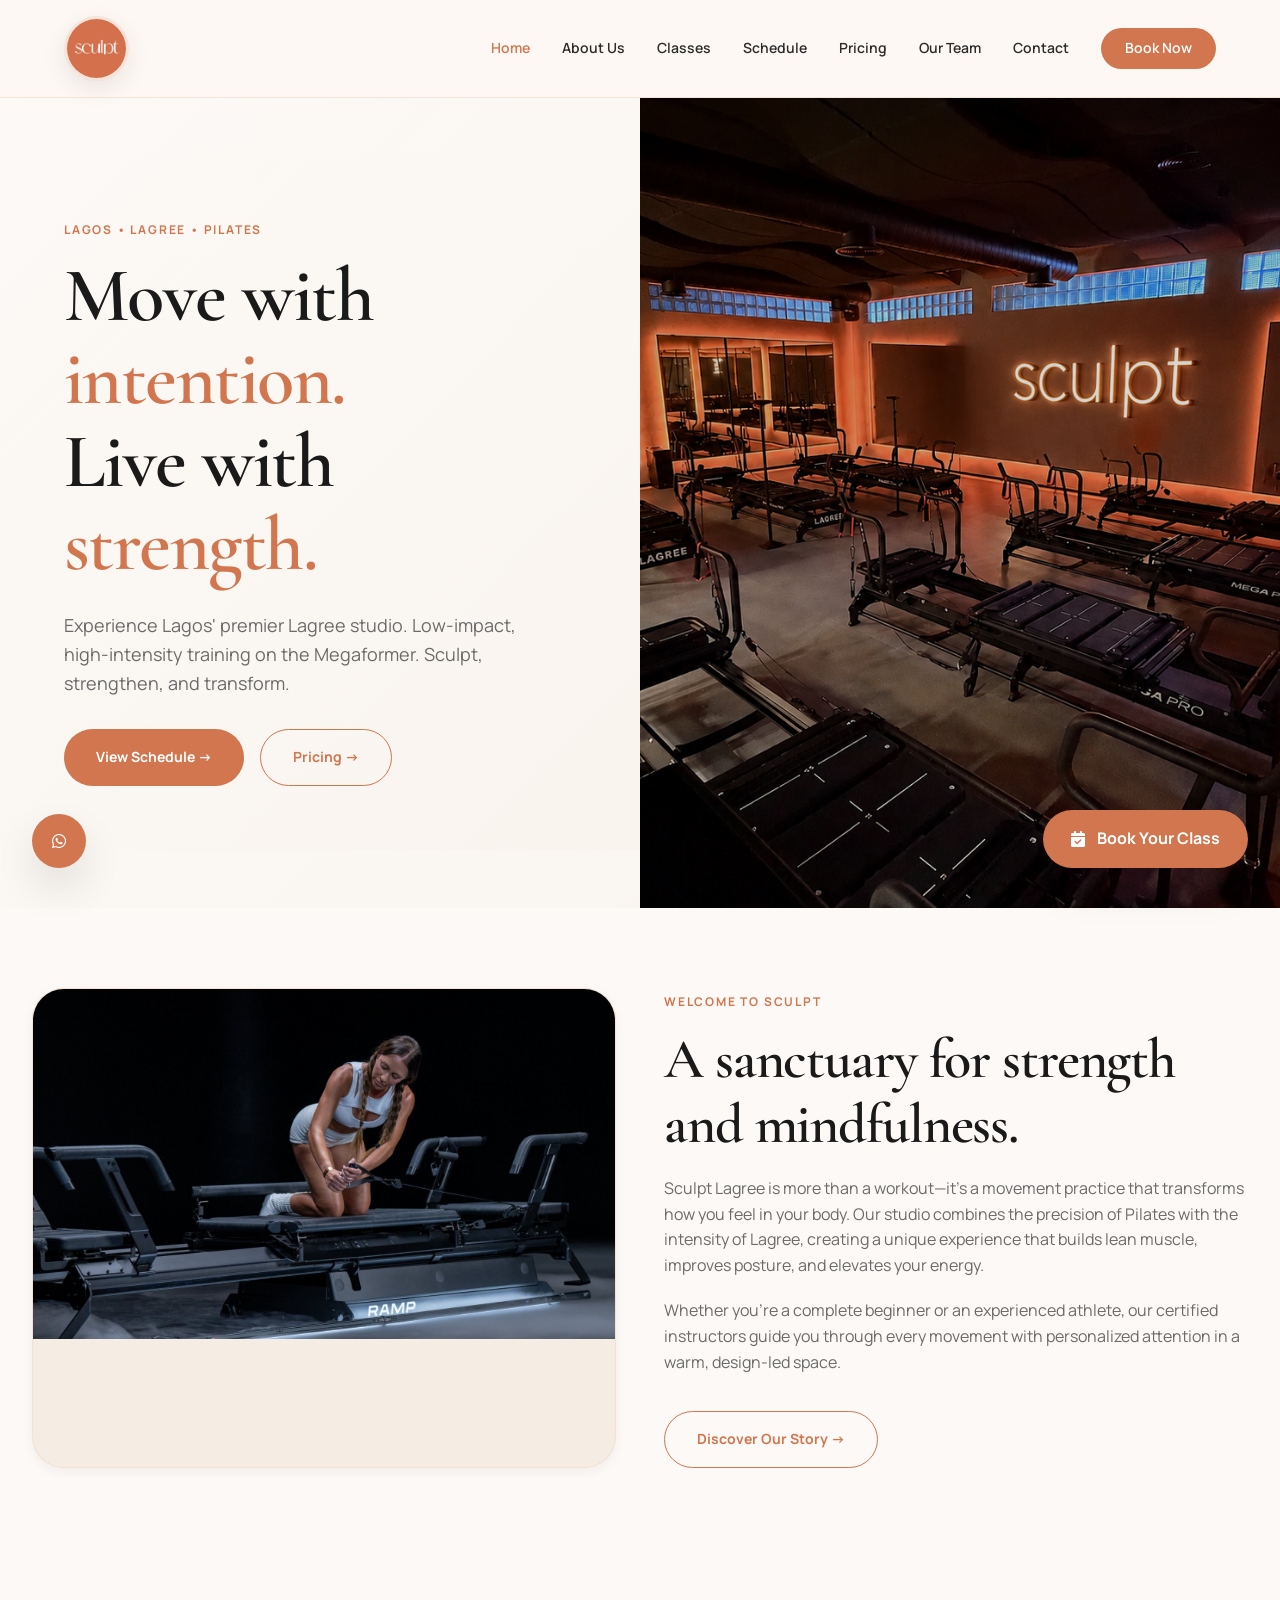
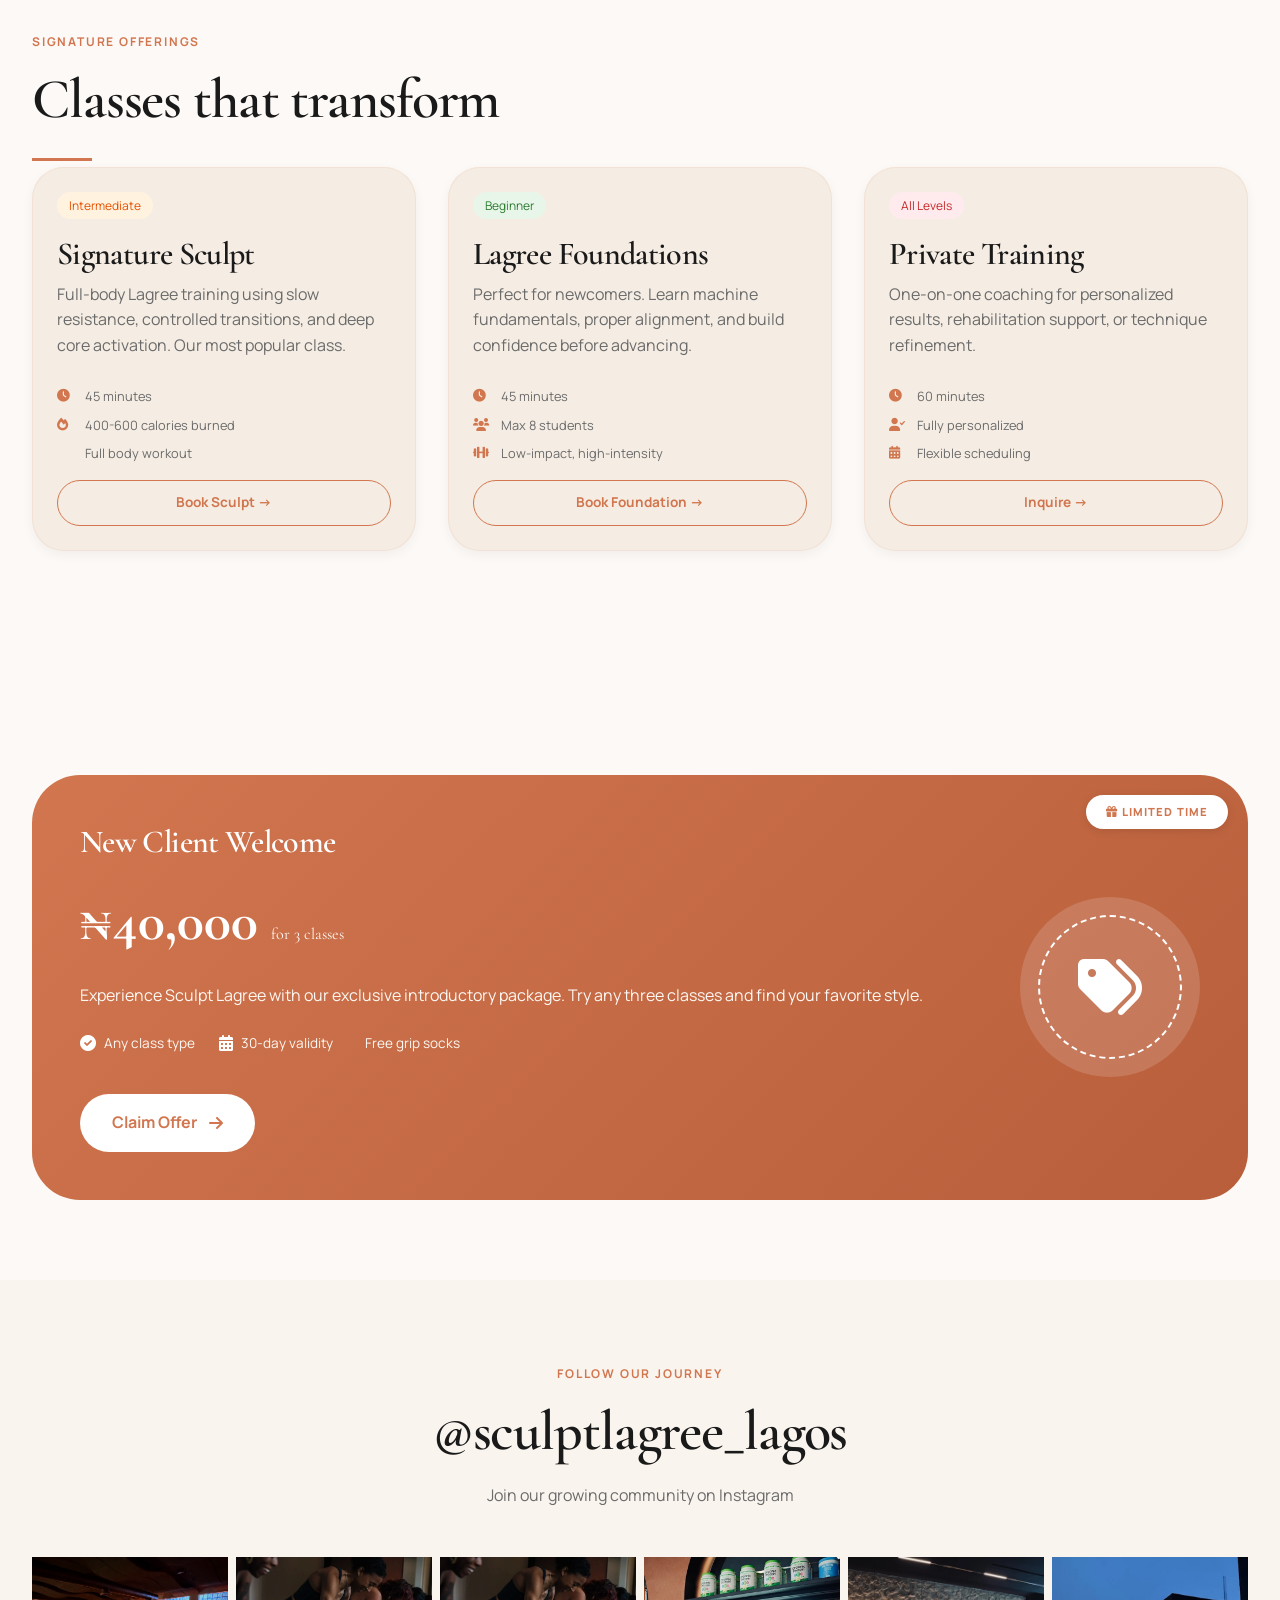
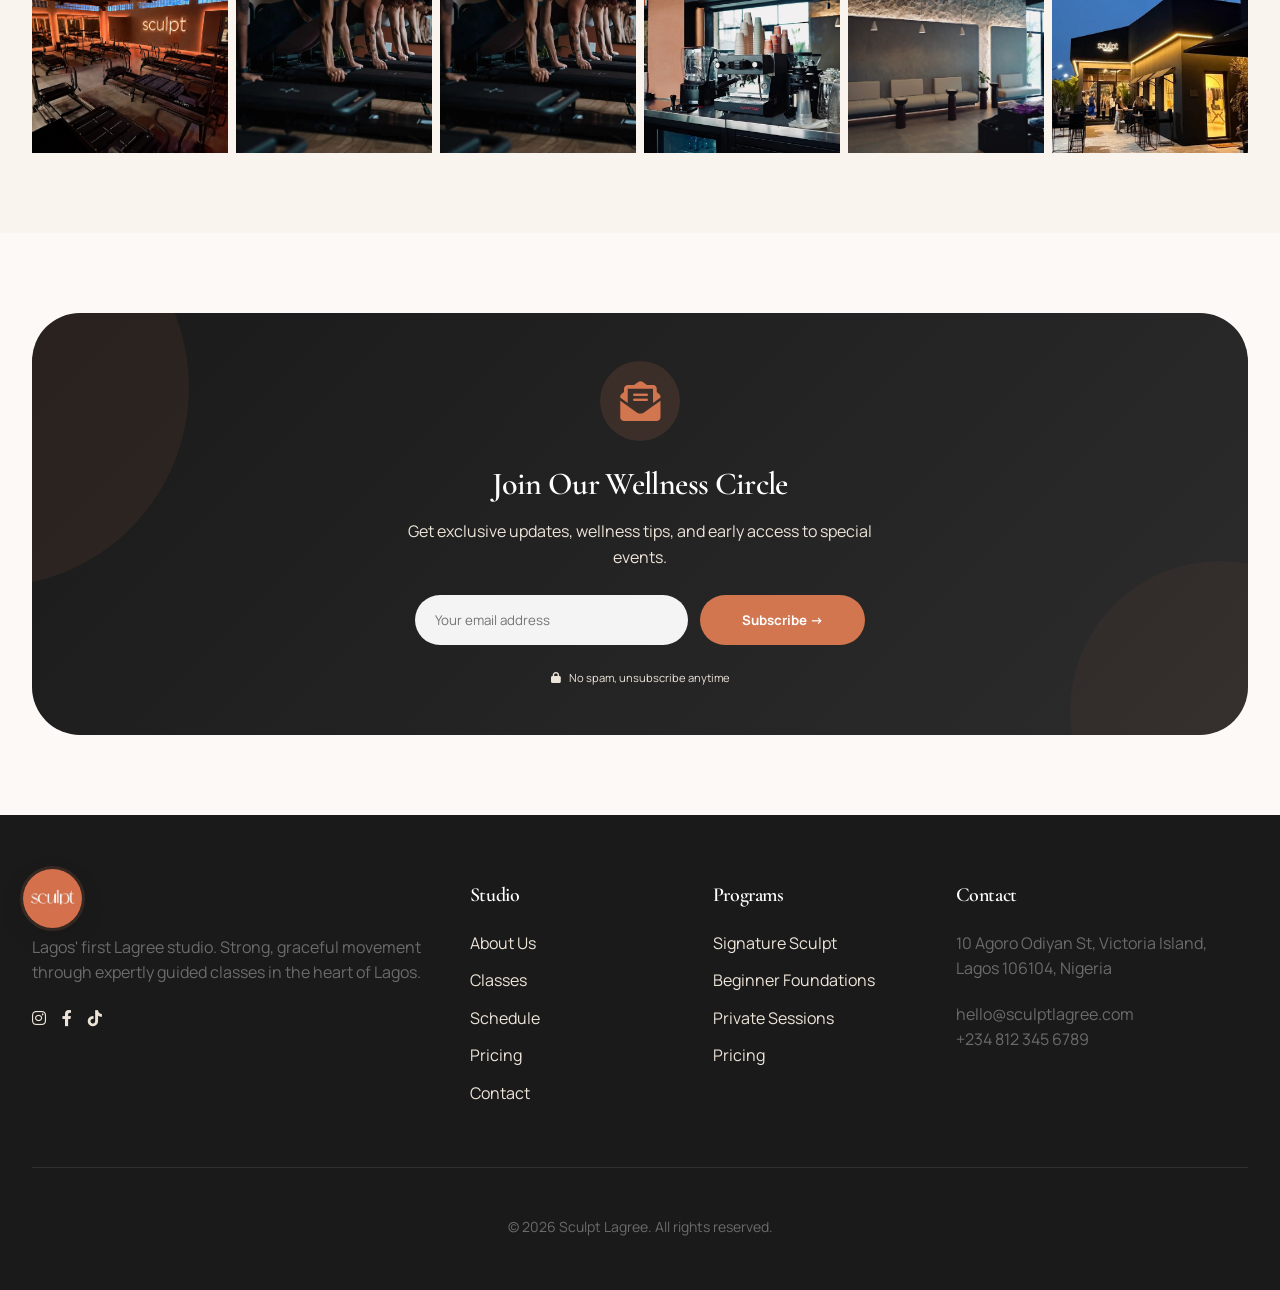
==== index.html @ 16aae644 "instagram link" ====
<!doctype html>
<html lang="en">
  <head>
    <meta charset="UTF-8" />
    <meta name="viewport" content="width=device-width, initial-scale=1.0" />
    <meta
      name="description"
      content="Sculpt Lagree - Lagos premier Lagree & Pilates studio. Low-impact, high-intensity training on the Megaformer. Book your first class today."
    />
    <title>Sculpt Lagree | Premium Pilates & Lagree Studio Lagos</title>
    <link rel="preconnect" href="https://fonts.googleapis.com" />
    <link rel="preconnect" href="https://fonts.gstatic.com" crossorigin />
    <link
      href="https://fonts.googleapis.com/css2?family=Cormorant+Garamond:wght@300;400;500;600;700&family=Manrope:wght@400;500;600;700;800&display=swap"
      rel="stylesheet"
    />
    <link
      rel="stylesheet"
      href="https://cdnjs.cloudflare.com/ajax/libs/font-awesome/6.0.0-beta3/css/all.min.css"
    />
    <link
      rel="shortcut icon"
      href="./assets/img/sculpt_logo_round.png"
      type="image/x-icon"
    />
    <link rel="stylesheet" href="./assets/css/style.css" />
    <style>
      /* Hero Section with Full Background Image */
      .hero {
        display: grid;
        grid-template-columns: 1fr 1fr;
        min-height: 90vh;
        position: relative;
        overflow: hidden;
      }

      .hero-content {
        padding: 4rem;
        display: flex;
        flex-direction: column;
        justify-content: center;
        background: linear-gradient(
          135deg,
          var(--bg-light) 0%,
          var(--bg-warm) 100%
        );
        position: relative;
        z-index: 2;
      }

      .hero-image {
        position: relative;
        height: 100%;
        min-height: 500px;
        overflow: hidden;
      }

      .hero-bg-image {
        position: absolute;
        top: 0;
        left: 0;
        width: 100%;
        height: 100%;
        object-fit: cover;
        object-position: center;
      }

      .hero-image::before {
        content: "";
        position: absolute;
        top: 0;
        left: 0;
        right: 0;
        bottom: 0;
        background: linear-gradient(
          135deg,
          rgba(0, 0, 0, 0.2) 0%,
          rgba(0, 0, 0, 0.1) 100%
        );
        z-index: 1;
        pointer-events: none;
      }

      .hero-card {
        position: absolute;
        bottom: 2rem;
        left: 2rem;
        background: var(--white-soft);
        backdrop-filter: blur(10px);
        padding: 1.25rem 2rem;
        border-radius: var(--radius-lg);
        box-shadow: var(--shadow-lg);
        z-index: 2;
      }

      .hero-card i {
        color: var(--terracotta);
      }

      .hero-image-bg {
        display: none;
      }

      @keyframes float {
        0%,
        100% {
          transform: translateY(0);
        }
        50% {
          transform: translateY(-10px);
        }
      }

      .floating-element {
        animation: float 3s ease-in-out infinite;
      }

      /* Featured Classes Section - EXACT SAME AS CLASSES PAGE */
      .class-category {
        margin-bottom: 4rem;
      }

      .category-title {
        margin-bottom: 1rem;
        position: relative;
        display: inline-block;
      }

      .category-title:after {
        content: "";
        position: absolute;
        bottom: -10px;
        left: 0;
        width: 60px;
        height: 3px;
        background: var(--terracotta);
      }

      /* Card Design - EXACT SAME AS CLASSES PAGE */
      .card {
        background: #f5ede3;
        border-radius: var(--radius-xl);
        overflow: hidden;
        transition: all 0.3s ease;
        box-shadow: var(--shadow-sm);
        border: 1px solid rgba(209, 118, 79, 0.1);
        height: 100%;
        display: flex;
        flex-direction: column;
      }

      .card:hover {
        transform: translateY(-4px);
        box-shadow: var(--shadow-lg);
        border-color: rgba(209, 118, 79, 0.25);
        background: #f2e8dc;
      }

      .card-content {
        padding: 1.5rem;
        flex: 1;
        display: flex;
        flex-direction: column;
      }

      /* Difficulty Indicators - EXACT SAME */
      .difficulty {
        display: inline-flex;
        align-items: center;
        gap: 0.25rem;
        font-size: 0.75rem;
        padding: 0.25rem 0.75rem;
        border-radius: var(--radius-full);
        margin-bottom: 1rem;
        width: fit-content;
      }

      .difficulty-beginner {
        background: #e8f5e9;
        color: #2e7d32;
      }

      .difficulty-intermediate {
        background: #fff3e0;
        color: #e65100;
      }

      .difficulty-advanced {
        background: #ffebee;
        color: #c62828;
      }

      .class-feature {
        display: flex;
        align-items: center;
        gap: 0.5rem;
        font-size: 0.8rem;
        color: var(--stone);
        margin-top: 0.5rem;
      }

      .class-feature i {
        color: var(--terracotta);
        width: 20px;
      }

      /* Book Button - Same as Classes page */
      .btn-book-class {
        background: transparent;
        border: 1.5px solid var(--terracotta);
        color: var(--terracotta);
        padding: 0.7rem 1rem;
        border-radius: var(--radius-full);
        font-weight: 700;
        font-size: 0.85rem;
        cursor: pointer;
        transition: all 0.3s ease;
        text-decoration: none;
        display: inline-flex;
        align-items: center;
        justify-content: center;
        gap: 0.5rem;
        width: 100%;
        margin-top: 1rem;
      }

      .btn-book-class:hover {
        background: var(--terracotta);
        color: var(--white);
        transform: translateX(4px);
      }

      /* Welcome Section Card */
      .welcome-card {
        background: #f5ede3;
        border-radius: var(--radius-xl);
        overflow: hidden;
        transition: all 0.3s ease;
        box-shadow: var(--shadow-sm);
        border: 1px solid rgba(209, 118, 79, 0.1);
      }

      .welcome-card:hover {
        transform: translateY(-4px);
        box-shadow: var(--shadow-lg);
        border-color: rgba(209, 118, 79, 0.25);
        background: #f2e8dc;
      }

      .welcome-card-image {
        width: 100%;
        height: 350px;
        object-fit: cover;
      }

      /* Offer Section */
      .offer-section {
        position: relative;
        overflow: hidden;
      }

      .offer-card {
        background: linear-gradient(
          135deg,
          var(--terracotta) 0%,
          var(--terracotta-dark) 100%
        );
        border-radius: var(--radius-2xl);
        padding: 3rem;
        position: relative;
        overflow: hidden;
      }

      .offer-card::before {
        content: "";
        position: absolute;
        top: -50%;
        right: -30%;
        width: 300px;
        height: 300px;
        background: rgba(255, 255, 255, 0.08);
        border-radius: 50%;
        pointer-events: none;
      }

      .offer-card::after {
        content: "";
        position: absolute;
        bottom: -30%;
        left: -20%;
        width: 250px;
        height: 250px;
        background: rgba(255, 255, 255, 0.05);
        border-radius: 50%;
        pointer-events: none;
      }

      .offer-badge {
        position: absolute;
        top: 20px;
        right: 20px;
        background: var(--white);
        color: var(--terracotta);
        padding: 0.5rem 1.25rem;
        border-radius: var(--radius-full);
        font-size: 0.7rem;
        font-weight: 800;
        letter-spacing: 0.1em;
        text-transform: uppercase;
        z-index: 2;
        box-shadow: 0 2px 10px rgba(0, 0, 0, 0.1);
      }

      .offer-content {
        position: relative;
        z-index: 2;
        display: grid;
        grid-template-columns: 1fr auto;
        gap: 3rem;
        align-items: center;
      }

      .offer-text h3 {
        font-size: 2rem;
        margin-bottom: 0.5rem;
        color: var(--white);
      }

      .offer-price {
        font-size: 3.5rem;
        font-weight: 800;
        color: var(--white);
        font-family: "Cormorant Garamond", serif;
        margin: 1rem 0;
      }

      .offer-price small {
        font-size: 1rem;
        color: var(--cream);
        font-weight: 400;
      }

      .offer-features {
        display: flex;
        gap: 1.5rem;
        flex-wrap: wrap;
        margin: 1.5rem 0;
      }

      .offer-feature {
        display: flex;
        align-items: center;
        gap: 0.5rem;
        color: var(--cream);
        font-size: 0.85rem;
      }

      .offer-feature i {
        color: var(--white);
        font-size: 1rem;
      }

      .offer-visual {
        text-align: center;
        position: relative;
      }

      .offer-circle {
        width: 180px;
        height: 180px;
        background: rgba(255, 255, 255, 0.15);
        border-radius: 50%;
        display: flex;
        align-items: center;
        justify-content: center;
        position: relative;
      }

      .offer-circle:before {
        content: "";
        position: absolute;
        width: 140px;
        height: 140px;
        border: 2px dashed var(--white);
        border-radius: 50%;
        animation: spin 20s linear infinite;
      }

      @keyframes spin {
        from {
          transform: rotate(0deg);
        }
        to {
          transform: rotate(360deg);
        }
      }

      .offer-circle i {
        font-size: 4rem;
        color: var(--white);
      }

      .btn-offer {
        background: var(--white);
        color: var(--terracotta);
        padding: 1rem 2rem;
        border-radius: var(--radius-full);
        text-decoration: none;
        font-weight: 700;
        display: inline-flex;
        align-items: center;
        gap: 0.75rem;
        transition: all 0.3s ease;
        margin-top: 1rem;
        border: none;
        cursor: pointer;
      }

      .btn-offer:hover {
        background: var(--cream);
        transform: translateY(-3px);
        box-shadow: 0 10px 25px rgba(0, 0, 0, 0.15);
      }

      /* Newsletter Section */
      .newsletter-section {
        position: relative;
        overflow: hidden;
      }

      .newsletter-card {
        background: linear-gradient(
          135deg,
          var(--deep-charcoal) 0%,
          var(--charcoal) 100%
        );
        border-radius: var(--radius-2xl);
        padding: 3rem;
        position: relative;
        overflow: hidden;
        text-align: center;
      }

      .newsletter-card::before {
        content: "";
        position: absolute;
        top: -30%;
        left: -20%;
        width: 400px;
        height: 400px;
        background: rgba(209, 118, 79, 0.08);
        border-radius: 50%;
        pointer-events: none;
      }

      .newsletter-card::after {
        content: "";
        position: absolute;
        bottom: -30%;
        right: -10%;
        width: 300px;
        height: 300px;
        background: rgba(209, 118, 79, 0.05);
        border-radius: 50%;
        pointer-events: none;
      }

      .newsletter-icon {
        width: 80px;
        height: 80px;
        background: rgba(209, 118, 79, 0.15);
        border-radius: 50%;
        display: flex;
        align-items: center;
        justify-content: center;
        margin: 0 auto 1.5rem;
      }

      .newsletter-icon i {
        font-size: 2.5rem;
        color: var(--terracotta);
      }

      .newsletter-card h3 {
        color: var(--white);
        font-size: 2rem;
        margin-bottom: 1rem;
      }

      .newsletter-card p {
        color: var(--sand);
        max-width: 500px;
        margin: 0 auto 1.5rem;
      }

      .newsletter-form-inline {
        display: flex;
        gap: 0.75rem;
        max-width: 450px;
        margin: 0 auto;
        flex-wrap: wrap;
        justify-content: center;
      }

      .newsletter-form-inline input {
        flex: 2;
        min-width: 200px;
        padding: 1rem 1.25rem;
        border: none;
        border-radius: var(--radius-full);
        font-family: "Manrope", sans-serif;
        background: rgba(255, 255, 255, 0.95);
        color: var(--deep-charcoal);
      }

      .newsletter-form-inline input:focus {
        outline: none;
        box-shadow: 0 0 0 2px var(--terracotta);
      }

      .newsletter-form-inline button {
        flex: 1;
        min-width: 120px;
        background: var(--terracotta);
        color: var(--white);
        border: none;
        padding: 1rem 1.5rem;
        border-radius: var(--radius-full);
        font-weight: 700;
        cursor: pointer;
        transition: all 0.3s ease;
        font-family: "Manrope", sans-serif;
      }

      .newsletter-form-inline button:hover {
        background: var(--terracotta-dark);
        transform: translateY(-2px);
      }

      .newsletter-guarantee {
        display: flex;
        align-items: center;
        justify-content: center;
        gap: 0.5rem;
        margin-top: 1.5rem;
        font-size: 0.7rem;
        color: var(--sand);
      }

      @media (max-width: 768px) {
        .hero {
          grid-template-columns: 1fr;
        }
        .hero-image {
          min-height: 400px;
          order: -1;
        }
        .hero-content {
          padding: 2rem;
          text-align: center;
        }
        .hero-actions {
          justify-content: center;
        }
        .hero-card {
          bottom: 1rem;
          left: 1rem;
          right: 1rem;
          padding: 0.75rem 1rem;
          font-size: 0.8rem;
        }
        .offer-content {
          grid-template-columns: 1fr;
          text-align: center;
          gap: 1.5rem;
        }
        .offer-features {
          justify-content: center;
        }
        .offer-badge {
          top: 10px;
          right: 10px;
          font-size: 0.6rem;
          padding: 0.3rem 1rem;
        }
        .offer-price {
          font-size: 2.5rem;
        }
        .offer-card {
          padding: 2rem;
        }
        .newsletter-form-inline {
          flex-direction: column;
        }
        .newsletter-form-inline input,
        .newsletter-form-inline button {
          width: 100%;
        }
        .newsletter-card {
          padding: 2rem;
        }
        .grid-3 {
          grid-template-columns: 1fr;
          gap: 1.5rem;
        }
        .grid-2 {
          grid-template-columns: 1fr;
          gap: 1.5rem;
        }
      }

      @media (max-width: 480px) {
        .hero-card {
          font-size: 0.7rem;
        }
        .hero-card strong {
          font-size: 0.8rem;
        }
      }
    </style>
  </head>
  <body>
    <!-- Sticky Booking Button -->
    <a href="schedule.html" class="sticky-book">
      <i class="fas fa-calendar-check"></i>
      <span>Book Your Class</span>
    </a>

    <!-- Floating WhatsApp -->
    <a href="#" class="whatsapp-float" target="_blank">
      <i class="fab fa-whatsapp"></i>
    </a>

    <!-- Header -->
    <header class="header">
      <div class="container">
        <a href="index.html" class="brand">
          <div class="logo-icon">
            <img
              src="./assets/img/sculpt-logo.jpg"
              alt="Sculpt Lagree Logo"
              class="logo-img"
            />
          </div>
        </a>
        <button class="menu-btn" onclick="toggleMenu()">☰</button>
        <nav class="nav" id="nav">
          <a href="index.html" class="active">Home</a>
          <a href="about.html">About Us</a>
          <a href="classes.html">Classes</a>
          <a href="schedule.html">Schedule</a>
          <a href="pricing.html">Pricing</a>
          <a href="teams.html">Our Team</a>
          <a href="contact.html">Contact</a>
          <a href="schedule.html" class="btn-book">Book Now</a>
        </nav>
      </div>
    </header>

    <!-- Hero Section -->
    <section class="hero">
      <div class="hero-content">
        <span class="eyebrow">LAGOS • LAGREE • PILATES</span>
        <h1 class="hero-title">
          Move with <span>intention.</span><br />Live with
          <span>strength.</span>
        </h1>
        <p class="hero-description">
          Experience Lagos' premier Lagree studio. Low-impact, high-intensity
          training on the Megaformer. Sculpt, strengthen, and transform.
        </p>
        <div class="hero-actions">
          <a href="schedule.html" class="btn btn-primary">View Schedule →</a>
          <a href="pricing.html" class="btn btn-outline">Pricing →</a>
        </div>
      </div>
      <div class="hero-image">
        <img
          src="./assets/img/sculpt_studio.png"
          alt="Sculpt Lagree Studio"
          class="hero-bg-image"
        />
      </div>
    </section>

    <!-- Welcome Section -->
    <section class="section">
      <div class="container">
        <div class="grid-2">
          <div class="welcome-card">
            <img
              src="./assets/img/sculpt_action.jpeg"
              alt="Lagree studio interior"
              class="welcome-card-image"
            />
          </div>
          <div>
            <span class="eyebrow">Welcome to Sculpt</span>
            <h2>A sanctuary for strength and mindfulness.</h2>
            <p>
              Sculpt Lagree is more than a workout—it's a movement practice that
              transforms how you feel in your body. Our studio combines the
              precision of Pilates with the intensity of Lagree, creating a
              unique experience that builds lean muscle, improves posture, and
              elevates your energy.
            </p>
            <p>
              Whether you're a complete beginner or an experienced athlete, our
              certified instructors guide you through every movement with
              personalized attention in a warm, design-led space.
            </p>
            <a
              href="about.html"
              class="btn btn-outline"
              style="margin-top: 1rem"
              >Discover Our Story →</a
            >
          </div>
        </div>
      </div>
    </section>

    <!-- Featured Classes Section - Same as Classes page -->
    <section class="section">
      <div class="container">
        <div class="class-category">
          <div class="category-title">
            <span class="eyebrow">Signature Offerings</span>
            <h2>Classes that transform</h2>
          </div>
          <div class="grid-3">
            <!-- Signature Sculpt -->
            <div class="card">
              <div class="card-content">
                <span class="difficulty difficulty-intermediate"
                  >Intermediate</span
                >
                <h3>Signature Sculpt</h3>
                <p>
                  Full-body Lagree training using slow resistance, controlled
                  transitions, and deep core activation. Our most popular class.
                </p>
                <div class="class-feature">
                  <i class="fas fa-clock"></i> 45 minutes
                </div>
                <div class="class-feature">
                  <i class="fas fa-fire"></i> 400-600 calories burned
                </div>
                <div class="class-feature">
                  <i class="fas fa-muscle"></i> Full body workout
                </div>
                <a href="schedule.html" class="btn-book-class">Book Sculpt →</a>
              </div>
            </div>

            <!-- Lagree Foundations -->
            <div class="card">
              <div class="card-content">
                <span class="difficulty difficulty-beginner">Beginner</span>
                <h3>Lagree Foundations</h3>
                <p>
                  Perfect for newcomers. Learn machine fundamentals, proper
                  alignment, and build confidence before advancing.
                </p>
                <div class="class-feature">
                  <i class="fas fa-clock"></i> 45 minutes
                </div>
                <div class="class-feature">
                  <i class="fas fa-users"></i> Max 8 students
                </div>
                <div class="class-feature">
                  <i class="fas fa-dumbbell"></i> Low-impact, high-intensity
                </div>
                <a href="schedule.html" class="btn-book-class"
                  >Book Foundation →</a
                >
              </div>
            </div>

            <!-- Private Training -->
            <div class="card">
              <div class="card-content">
                <span class="difficulty difficulty-advanced">All Levels</span>
                <h3>Private Training</h3>
                <p>
                  One-on-one coaching for personalized results, rehabilitation
                  support, or technique refinement.
                </p>
                <div class="class-feature">
                  <i class="fas fa-clock"></i> 60 minutes
                </div>
                <div class="class-feature">
                  <i class="fas fa-user-check"></i> Fully personalized
                </div>
                <div class="class-feature">
                  <i class="fas fa-calendar-alt"></i> Flexible scheduling
                </div>
                <a href="contact.html" class="btn-book-class">Inquire →</a>
              </div>
            </div>
          </div>
        </div>
      </div>
    </section>

    <!-- NEW CLIENT OFFER -->
    <section class="section offer-section">
      <div class="container">
        <div class="offer-card">
          <div class="offer-badge">
            <i class="fas fa-gift"></i> LIMITED TIME
          </div>
          <div class="offer-content">
            <div class="offer-text">
              <h3>New Client Welcome</h3>
              <div class="offer-price">
                ₦40,000 <small>for 3 classes</small>
              </div>
              <p style="color: var(--cream); margin-bottom: 1rem">
                Experience Sculpt Lagree with our exclusive introductory
                package. Try any three classes and find your favorite style.
              </p>
              <div class="offer-features">
                <span class="offer-feature"
                  ><i class="fas fa-check-circle"></i> Any class type</span
                >
                <span class="offer-feature"
                  ><i class="fas fa-calendar-alt"></i> 30-day validity</span
                >
                <span class="offer-feature"
                  ><i class="fas fa-grip-socks"></i> Free grip socks</span
                >
              </div>
              <a href="pricing.html" class="btn-offer"
                >Claim Offer <i class="fas fa-arrow-right"></i
              ></a>
            </div>
            <div class="offer-visual">
              <div class="offer-circle"><i class="fas fa-tags"></i></div>
            </div>
          </div>
        </div>
      </div>
    </section>

    <!-- Instagram Feed -->
    <section class="section" style="background: var(--bg-warm)">
      <div class="container">
        <div style="text-align: center; max-width: 700px; margin: 0 auto 3rem">
          <span class="eyebrow">Follow Our Journey</span>
          <h2>@sculptlagree_lagos</h2>
          <p>Join our growing community on Instagram</p>
        </div>
        <div class="instagram-feed" id="instagramFeed">
          <img src="./assets/img/sculpt_studio.png" alt="Studio" />
          <img src="./assets/img/sculpt_inside.jpeg" alt="Workout" />
          <img src="./assets/img/sculpt_inside.jpeg" alt="Trainer" />
          <img src="./assets/img/sculpt_cafe.jpeg" alt="Cafe" />
          <img src="./assets/img/sculpt_reception.jpeg" alt="Reception" />
          <img src="./assets/img/sculpt_outdoor.jpeg" alt="outdoor" />
        </div>
      </div>
    </section>

    <!-- NEWSLETTER SECTION -->
    <section class="section newsletter-section">
      <div class="container">
        <div class="newsletter-card">
          <div class="newsletter-icon">
            <i class="fas fa-envelope-open-text"></i>
          </div>
          <h3>Join Our Wellness Circle</h3>
          <p>
            Get exclusive updates, wellness tips, and early access to special
            events.
          </p>
          <form class="newsletter-form-inline" id="newsletterForm">
            <input type="email" placeholder="Your email address" required />
            <button type="submit">Subscribe →</button>
          </form>
          <div class="newsletter-guarantee">
            <i class="fas fa-lock"></i>
            <span>No spam, unsubscribe anytime</span>
          </div>
        </div>
      </div>
    </section>

    <!-- Footer -->
    <footer class="footer">
      <div class="container">
        <div class="footer-grid">
          <div>
            <div class="brand" style="margin-bottom: 1rem">
              <div class="logo-icon" style="width: 40px; height: 40px">
                <img
                  src="./assets/img/sculpt-logo.jpg"
                  alt="Sculpt Lagree Logo"
                  class="logo-img"
                />
              </div>
            </div>
            <p>
              Lagos' first Lagree studio. Strong, graceful movement through
              expertly guided classes in the heart of Lagos.
            </p>
            <div style="display: flex; gap: 1rem; margin-top: 1rem">
              <a href="https://www.instagram.com/sculptlagree_lagos/"><i class="fab fa-instagram"></i></a>
              <a href="#"><i class="fab fa-facebook-f"></i></a>
              <a href="#"><i class="fab fa-tiktok"></i></a>
            </div>
          </div>
          <div>
            <h4>Studio</h4>
            <a href="about.html">About Us</a>
            <a href="classes.html">Classes</a>
            <a href="schedule.html">Schedule</a>
            <a href="pricing.html">Pricing</a>
            <a href="contact.html">Contact</a>
          </div>
          <div>
            <h4>Programs</h4>
            <a href="classes.html">Signature Sculpt</a>
            <a href="classes.html">Beginner Foundations</a>
            <a href="classes.html">Private Sessions</a>
            <a href="pricing.html">Pricing</a>
          </div>
          <div>
            <h4>Contact</h4>
            <p>
              10 Agoro Odiyan St, Victoria Island,<br />Lagos 106104, Nigeria
            </p>
            <p>hello@sculptlagree.com<br />+234 812 345 6789</p>
          </div>
        </div>
        <div class="copyright">
          <p>© 2026 Sculpt Lagree. All rights reserved.</p>
        </div>
      </div>
    </footer>

    <script src="assets/js/main.js"></script>
    <script>
      // Mobile menu toggle
      function toggleMenu() {
        document.getElementById("nav").classList.toggle("active");
      }

      // Newsletter submission
      document
        .getElementById("newsletterForm")
        ?.addEventListener("submit", function (e) {
          e.preventDefault();
          alert(
            "Thank you for subscribing! Check your email for wellness tips.",
          );
          this.reset();
        });
    </script>

    <!-- Tawk.to Chat Widget -->
    <script type="text/javascript">
      var Tawk_API = Tawk_API || {},
        Tawk_LoadStart = new Date();
      (function () {
        var s1 = document.createElement("script"),
          s0 = document.getElementsByTagName("script")[0];
        s1.async = true;
        s1.src = "https://embed.tawk.to/6a3513702fa5b31d456f8768/1jrfl7tle";
        s1.charset = "UTF-8";
        s1.setAttribute("crossorigin", "*");
        s0.parentNode.insertBefore(s1, s0);
      })();
    </script>
  </body>
</html>
---- assets/css/style.css ----
/* ============================================
   SCULPT LAGREE - Premium Pilates Studio
   Brand Color: Terracotta #D1764F
   Fonts: Cormorant Garamond + Manrope
   ============================================ */

:root {
    /* Brand Colors */
    --terracotta: #D1764F;
    --terracotta-light: #E89A74;
    --terracotta-dark: #B85E3A;
    --terracotta-soft: rgba(209, 118, 79, 0.1);

    /* Neutrals */
    --cream: #FDF8F3;   
    --sand: #EDE4D9;
    --warm-gray: #E8E0D6;
    --charcoal: #2C2C2C;
    --deep-charcoal: #1A1A1A;
    --stone: #6B6B6B;
    --muted-stone: #8B8B8B;

    /* Backgrounds */
    --bg-light: #FCF9F6;
    --bg-warm: #F9F4EE;
    --bg-deep: #2C2C2C;

    /* White & Overlays */
    --white: #FFFFFF;
    --white-soft: rgba(255, 255, 255, 0.95);
    --black-soft: rgba(0, 0, 0, 0.5);
    --black-deep: rgba(0, 0, 0, 0.8);

    /* Shadows */
    --shadow-sm: 0 4px 12px rgba(0, 0, 0, 0.05);
    --shadow-md: 0 8px 24px rgba(0, 0, 0, 0.08);
    --shadow-lg: 0 20px 40px rgba(0, 0, 0, 0.1);
    --shadow-xl: 0 30px 60px rgba(0, 0, 0, 0.12);

    /* Transitions */
    --transition-fast: 0.2s ease;
    --transition-base: 0.3s ease;
    --transition-slow: 0.5s ease;

    /* Border Radius */
    --radius-sm: 8px;
    --radius-md: 16px;
    --radius-lg: 24px;
    --radius-xl: 32px;
    --radius-2xl: 48px;
    --radius-full: 9999px;
}

* {
    margin: 0;
    padding: 0;
    box-sizing: border-box;
}

html {
    scroll-behavior: smooth;
}

body {
    font-family: 'Manrope', sans-serif;
    background: var(--bg-light);
    color: var(--charcoal);
    line-height: 1.6;
    overflow-x: hidden;
}

/* Typography */
h1,
h2,
h3,
h4,
.logo-text {
    font-family: 'Cormorant Garamond', serif;
    font-weight: 600;
    letter-spacing: -0.02em;
}

h1 {
    font-size: clamp(3rem, 8vw, 5.5rem);
    line-height: 1.08;
    margin-bottom: 1.5rem;
    color: var(--deep-charcoal);
}

h2 {
    font-size: clamp(2.2rem, 5vw, 3.5rem);
    line-height: 1.15;
    margin-bottom: 1.25rem;
    color: var(--deep-charcoal);
}

h3 {
    font-size: clamp(1.5rem, 4vw, 2rem);
    line-height: 1.2;
    margin-bottom: 1rem;
    color: var(--deep-charcoal);
}

h4 {
    font-size: 1.25rem;
    margin-bottom: 1rem;
    color: var(--deep-charcoal);
}

p {
    color: var(--stone);
    margin-bottom: 1.25rem;
    font-weight: 400;
}

/* Containers */
.container {
    max-width: 1280px;
    margin: 0 auto;
    padding: 0 2rem;
}

.section {
    padding: 5rem 0;
}

.section-sm {
    padding: 3rem 0;
}

.section-lg {
    padding: 7rem 0;
}

/* Eyebrow / Labels */
.eyebrow {
    display: inline-block;
    font-size: 0.75rem;
    text-transform: uppercase;
    letter-spacing: 0.15em;
    color: var(--terracotta);
    font-weight: 700;
    margin-bottom: 1rem;
}

/* Buttons */
.btn {
    display: inline-flex;
    align-items: center;
    justify-content: center;
    gap: 0.5rem;
    padding: 1rem 2rem;
    font-weight: 700;
    text-decoration: none;
    border-radius: var(--radius-full);
    transition: all var(--transition-base);
    cursor: pointer;
    border: none;
    font-family: 'Manrope', sans-serif;
    font-size: 0.875rem;
}

.btn-primary {
    background: var(--terracotta);
    color: var(--white);
}

.btn-primary:hover {
    background: var(--terracotta-dark);
    transform: translateY(-2px);
    box-shadow: var(--shadow-md);
}

.btn-outline {
    background: transparent;
    border: 1.5px solid var(--terracotta);
    color: var(--terracotta);
}

.btn-outline:hover {
    background: var(--terracotta);
    color: var(--white);
    transform: translateY(-2px);
}

.btn-dark {
    background: var(--deep-charcoal);
    color: var(--white);
}

.btn-dark:hover {
    background: var(--charcoal);
    transform: translateY(-2px);
}

.btn-light {
    background: var(--white);
    color: var(--terracotta);
    border: 1px solid var(--warm-gray);
}

.btn-light:hover {
    background: var(--terracotta);
    color: var(--white);
    border-color: var(--terracotta);
}

.btn-large {
    padding: 1.25rem 2.5rem;
    font-size: 1rem;
}

/* Sticky Booking Button */
.sticky-book {
    position: fixed;
    bottom: 2rem;
    right: 2rem;
    z-index: 1000;
    background: var(--terracotta);
    color: var(--white);
    padding: 1rem 1.75rem;
    border-radius: var(--radius-full);
    text-decoration: none;
    font-weight: 700;
    display: flex;
    align-items: center;
    gap: 0.75rem;
    box-shadow: var(--shadow-lg);
    transition: all var(--transition-base);
}

.sticky-book:hover {
    background: var(--terracotta-dark);
    transform: scale(1.05);
}

/* Floating WhatsApp */
.whatsapp-float {
    position: fixed;
    bottom: 2rem;
    left: 2rem;
    z-index: 1000;
    background: #D1764F;
    color: var(--white);
    width: 54px;
    height: 54px;
    border-radius: 50%;
    display: flex;
    align-items: center;
    justify-content: center;
    text-decoration: none;
    box-shadow: var(--shadow-lg);
    transition: all var(--transition-base);
}

.whatsapp-float:hover {
    transform: scale(1.1);
}

/* Navigation */
.header {
    position: sticky;
    top: 0;
    z-index: 100;
    background: rgba(253, 248, 243, 0.95);
    backdrop-filter: blur(10px);
    border-bottom: 1px solid rgba(209, 118, 79, 0.15);
    padding: 1rem 2rem;
}

.header .container {
    display: flex;
    justify-content: space-between;
    align-items: center;
    max-width: 1400px;
}

/* ====================================
   SCULPT LOGO RESPONSIVE STYLING
==================================== */

.brand {
    display: flex;
    align-items: center;
    text-decoration: none;
}

.logo-icon {
    display: flex;
    align-items: center;
    justify-content: center;
}

.logo-img {
    width: 65px;
    height: 65px;
    object-fit: cover;
    border-radius: 50%;
    display: block;

    border: 3px solid rgba(209, 118, 79, .15);

    box-shadow:
        0 8px 25px rgba(0, 0, 0, .08);

    transition: all .3s ease;
}

.logo-img:hover {
    transform: scale(1.05);
    box-shadow:
        0 12px 30px rgba(209, 118, 79, .25);
}

.nav {
    display: flex;
    gap: 2rem;
    align-items: center;
}

.nav a {
    text-decoration: none;
    color: var(--charcoal);
    font-weight: 600;
    font-size: 0.875rem;
    transition: color var(--transition-fast);
}

.nav a:hover,
.nav a.active {
    color: var(--terracotta);
}

.nav .btn-book {
    background: var(--terracotta);
    color: var(--white);
    padding: 0.6rem 1.5rem;
    border-radius: var(--radius-full);
}

.nav .btn-book:hover {
    background: var(--terracotta-dark);
    color: var(--white);
}

.menu-btn {
    display: none;
    background: none;
    border: none;
    font-size: 1.5rem;
    cursor: pointer;
    color: var(--deep-charcoal);
}

/* Hero Section */
.hero {
    min-height: 90vh;
    display: grid;
    grid-template-columns: 1fr 1fr;
    align-items: center;
    background: linear-gradient(135deg, var(--bg-light) 0%, var(--bg-warm) 100%);
}

.hero-content {
    padding: 4rem;
}

.hero-title {
    font-size: clamp(3rem, 6vw, 5rem);
    margin-bottom: 1.5rem;
}

.hero-title span {
    color: var(--terracotta);
}

.hero-description {
    font-size: 1.125rem;
    max-width: 500px;
    margin-bottom: 2rem;
}

.hero-actions {
    display: flex;
    gap: 1rem;
    flex-wrap: wrap;
}

.hero-image {
    position: relative;
    height: 100%;
    min-height: 500px;
    background: linear-gradient(135deg, var(--terracotta-soft), var(--warm-gray));
    display: flex;
    align-items: center;
    justify-content: center;
}

.hero-image img {
    width: 100%;
    height: 100%;
    object-fit: cover;
}

.hero-card {
    position: absolute;
    bottom: 2rem;
    left: 2rem;
    background: var(--white-soft);
    backdrop-filter: blur(10px);
    padding: 1.25rem 2rem;
    border-radius: var(--radius-lg);
    box-shadow: var(--shadow-lg);
}

/* Stats Section */
.stats {
    display: grid;
    grid-template-columns: repeat(4, 1fr);
    background: var(--deep-charcoal);
    color: var(--white);
    padding: 3rem 2rem;
    text-align: center;
}

.stat h3 {
    font-size: 2.5rem;
    color: var(--terracotta);
    margin-bottom: 0.5rem;
}

.stat p {
    color: var(--sand);
    margin: 0;
    font-size: 0.875rem;
    text-transform: uppercase;
    letter-spacing: 0.05em;
}

/* Grid Layouts */
.grid-2 {
    display: grid;
    grid-template-columns: repeat(2, 1fr);
    gap: 3rem;
}

.grid-3 {
    display: grid;
    grid-template-columns: repeat(3, 1fr);
    gap: 2rem;
}

.grid-4 {
    display: grid;
    grid-template-columns: repeat(4, 1fr);
    gap: 2rem;
}

/* Cards */
.card {
    background: var(--white);
    border-radius: var(--radius-xl);
    overflow: hidden;
    transition: all var(--transition-base);
    box-shadow: var(--shadow-sm);
}

.card:hover {
    transform: translateY(-4px);
    box-shadow: var(--shadow-lg);
}

.card-image {
    width: 100%;
    height: 280px;
    object-fit: cover;
}

.card-content {
    padding: 1.5rem;
}

.card h3 {
    margin-bottom: 0.5rem;
}

.card .price {
    font-size: 1.75rem;
    font-weight: 700;
    color: var(--terracotta);
    font-family: 'Cormorant Garamond', serif;
}

/* Class Difficulty Indicators */
.difficulty {
    display: inline-flex;
    align-items: center;
    gap: 0.25rem;
    font-size: 0.75rem;
    padding: 0.25rem 0.75rem;
    border-radius: var(--radius-full);
    margin-bottom: 1rem;
}

.difficulty-beginner {
    background: #E8F5E9;
    color: #2E7D32;
}

.difficulty-intermediate {
    background: #FFF3E0;
    color: #E65100;
}

.difficulty-advanced {
    background: #FFEBEE;
    color: #C62828;
}

/* Benefits Icons */
.benefits-grid {
    display: grid;
    grid-template-columns: repeat(auto-fit, minmax(200px, 1fr));
    gap: 2rem;
    margin: 3rem 0;
}

.benefit-icon {
    width: 64px;
    height: 64px;
    background: var(--terracotta-soft);
    border-radius: 50%;
    display: flex;
    align-items: center;
    justify-content: center;
    margin-bottom: 1rem;
}

.benefit-icon i {
    font-size: 1.75rem;
    color: var(--terracotta);
}

/* Membership Comparison Table */
.membership-table {
    background: var(--white);
    border-radius: var(--radius-xl);
    overflow: hidden;
    box-shadow: var(--shadow-md);
}

.membership-table table {
    width: 100%;
    border-collapse: collapse;
}

.membership-table th,
.membership-table td {
    padding: 1.25rem;
    text-align: center;
    border-bottom: 1px solid var(--warm-gray);
}

.membership-table th {
    background: var(--deep-charcoal);
    color: var(--white);
    font-weight: 600;
}

.membership-table tr:last-child td {
    border-bottom: none;
}

.membership-table .featured {
    background: var(--terracotta-soft);
    position: relative;
}

.featured-badge {
    position: absolute;
    top: -12px;
    left: 50%;
    transform: translateX(-50%);
    background: var(--terracotta);
    color: var(--white);
    padding: 0.25rem 1rem;
    border-radius: var(--radius-full);
    font-size: 0.75rem;
}

/* Schedule Page */
.schedule-container {
    background: var(--white);
    border-radius: var(--radius-xl);
    padding: 2rem;
    box-shadow: var(--shadow-md);
}

.schedule-filters {
    display: flex;
    gap: 1rem;
    flex-wrap: wrap;
    margin-bottom: 2rem;
}

.filter-btn {
    padding: 0.5rem 1.25rem;
    border: 1px solid var(--warm-gray);
    background: var(--white);
    border-radius: var(--radius-full);
    cursor: pointer;
    transition: all var(--transition-fast);
}

.filter-btn.active,
.filter-btn:hover {
    background: var(--terracotta);
    color: var(--white);
    border-color: var(--terracotta);
}

.week-view {
    display: grid;
    grid-template-columns: repeat(7, 1fr);
    gap: 0.5rem;
    margin-bottom: 2rem;
}

.week-day {
    text-align: center;
    padding: 1rem;
    background: var(--bg-warm);
    border-radius: var(--radius-md);
    cursor: pointer;
    transition: all var(--transition-fast);
}

.week-day.active {
    background: var(--terracotta);
    color: var(--white);
}

.week-day .day-name {
    font-weight: 700;
    font-size: 0.875rem;
}

.week-day .day-date {
    font-size: 1.25rem;
    font-weight: 600;
}

.schedule-class {
    display: grid;
    grid-template-columns: 100px 1fr 120px 100px 80px;
    align-items: center;
    gap: 1rem;
    padding: 1rem;
    border-bottom: 1px solid var(--warm-gray);
}

.schedule-class-time {
    font-weight: 700;
    color: var(--terracotta);
}

.schedule-class-name {
    font-weight: 600;
}

.schedule-class-instructor {
    font-size: 0.875rem;
    color: var(--stone);
}

.schedule-class-level {
    font-size: 0.75rem;
}

/* Testimonials Carousel */
.testimonials {
    background: var(--bg-warm);
    padding: 4rem 0;
}

.testimonial-card {
    background: var(--white);
    padding: 2rem;
    border-radius: var(--radius-xl);
    text-align: center;
    margin: 1rem;
}

.testimonial-stars {
    color: var(--terracotta);
    margin-bottom: 1rem;
}

.testimonial-text {
    font-style: italic;
    margin-bottom: 1.5rem;
}

.testimonial-author {
    font-weight: 700;
    color: var(--deep-charcoal);
}

/* FAQ Accordion */
.faq-item {
    background: var(--white);
    border-radius: var(--radius-lg);
    margin-bottom: 1rem;
    overflow: hidden;
}

.faq-question {
    padding: 1.25rem;
    font-weight: 700;
    cursor: pointer;
    display: flex;
    justify-content: space-between;
    align-items: center;
}

.faq-question:hover {
    background: var(--terracotta-soft);
}

.faq-answer {
    padding: 0 1.25rem;
    max-height: 0;
    overflow: hidden;
    transition: max-height var(--transition-base);
}

.faq-item.active .faq-answer {
    padding: 0 1.25rem 1.25rem;
    max-height: 500px;
}

/* Instagram Feed */
.instagram-feed {
    display: grid;
    grid-template-columns: repeat(6, 1fr);
    gap: 0.5rem;
}

.instagram-feed img {
    width: 100%;
    aspect-ratio: 1;
    object-fit: cover;
}

/* Newsletter */
.newsletter {
    background: linear-gradient(135deg, var(--deep-charcoal), var(--charcoal));
    color: var(--white);
    text-align: center;
    padding: 4rem 2rem;
    border-radius: var(--radius-xl);
}

.newsletter-form {
    display: flex;
    gap: 1rem;
    max-width: 500px;
    margin: 0 auto;
}

.newsletter-form input {
    flex: 1;
    padding: 1rem;
    border: none;
    border-radius: var(--radius-full);
    font-family: 'Manrope', sans-serif;
}

/* Google Reviews */
.google-reviews {
    display: grid;
    grid-template-columns: repeat(auto-fit, minmax(300px, 1fr));
    gap: 1.5rem;
}

.google-review {
    background: var(--white);
    padding: 1.5rem;
    border-radius: var(--radius-lg);
    box-shadow: var(--shadow-sm);
}

.google-rating {
    display: flex;
    align-items: center;
    gap: 0.5rem;
    margin-bottom: 1rem;
}

/* Trainer Cards */
.trainer-card {
    text-align: center;
}

.trainer-image {
    width: 200px;
    height: 200px;
    border-radius: 50%;
    object-fit: cover;
    margin: 0 auto 1rem;
}

.trainer-name {
    font-size: 1.25rem;
    font-weight: 700;
    margin-bottom: 0.25rem;
}

.trainer-title {
    color: var(--terracotta);
    font-size: 0.875rem;
    margin-bottom: 1rem;
}

/* Footer */
.footer {
    background: var(--deep-charcoal);
    color: var(--sand);
    padding: 4rem 0 2rem;
}

.footer-grid {
    display: grid;
    grid-template-columns: 2fr 1fr 1fr 1.5fr;
    gap: 3rem;
}

.footer a {
    color: var(--sand);
    text-decoration: none;
    display: block;
    margin-bottom: 0.75rem;
    transition: color var(--transition-fast);
}

.footer a:hover {
    color: var(--terracotta);
}

.footer h4 {
    color: var(--white);
    margin-bottom: 1.25rem;
}

.copyright {
    text-align: center;
    padding-top: 3rem;
    margin-top: 3rem;
    border-top: 1px solid rgba(255, 255, 255, 0.1);
    font-size: 0.875rem;
}

/* Animations */
@keyframes fadeUp {
    from {
        opacity: 0;
        transform: translateY(30px);
    }

    to {
        opacity: 1;
        transform: translateY(0);
    }
}

.fade-up {
    animation: fadeUp 0.8s ease forwards;
}

/* Responsive */
@media (max-width: 1024px) {
    .grid-4 {
        grid-template-columns: repeat(2, 1fr);
    }

    .instagram-feed {
        grid-template-columns: repeat(3, 1fr);
    }
}

@media (max-width: 768px) {
    .menu-btn {
        display: block;
    }

    .nav {
        display: none;
        position: absolute;
        top: 100%;
        left: 0;
        right: 0;
        background: var(--white);
        flex-direction: column;
        padding: 2rem;
        gap: 1.5rem;
        box-shadow: var(--shadow-lg);
    }

    .nav.active {
        display: flex;
    }

    .hero {
        grid-template-columns: 1fr;
    }

    .grid-2,
    .grid-3,
    .footer-grid {
        grid-template-columns: 1fr;
        gap: 2rem;
    }

    .stats {
        grid-template-columns: repeat(2, 1fr);
        gap: 2rem;
    }

    .schedule-class {
        grid-template-columns: 1fr;
        text-align: center;
        gap: 0.5rem;
    }

    .week-view {
        overflow-x: auto;
    }

    .newsletter-form {
        flex-direction: column;
    }

    .sticky-book {
        bottom: 1rem;
        right: 1rem;
        padding: 0.75rem 1.25rem;
        font-size: 0.875rem;
    }

    .whatsapp-float {
        bottom: 1rem;
        left: 1rem;
        width: 44px;
        height: 44px;
    }
}

@media (max-width: 480px) {
    .grid-4 {
        grid-template-columns: 1fr;
    }

    .instagram-feed {
        grid-template-columns: repeat(2, 1fr);
    }

    .section {
        padding: 3rem 0;
    }
}

/* Large Desktop */
@media (min-width:1400px) {
    .logo-img {
        width: 72px;
        height: 72px;
    }
}

/* Desktop */
@media (max-width:1200px) {
    .logo-img {
        width: 60px;
        height: 60px;
    }
}

/* Tablet */
@media (max-width:768px) {
    .logo-img {
        width: 52px;
        height: 52px;
    }
}

/* Mobile */
@media (max-width:576px) {
    .logo-img {
        width: 45px;
        height: 45px;
    }
}

/* Small Phones */
@media (max-width:375px) {
    .logo-img {
        width: 40px;
        height: 40px;
    }
}
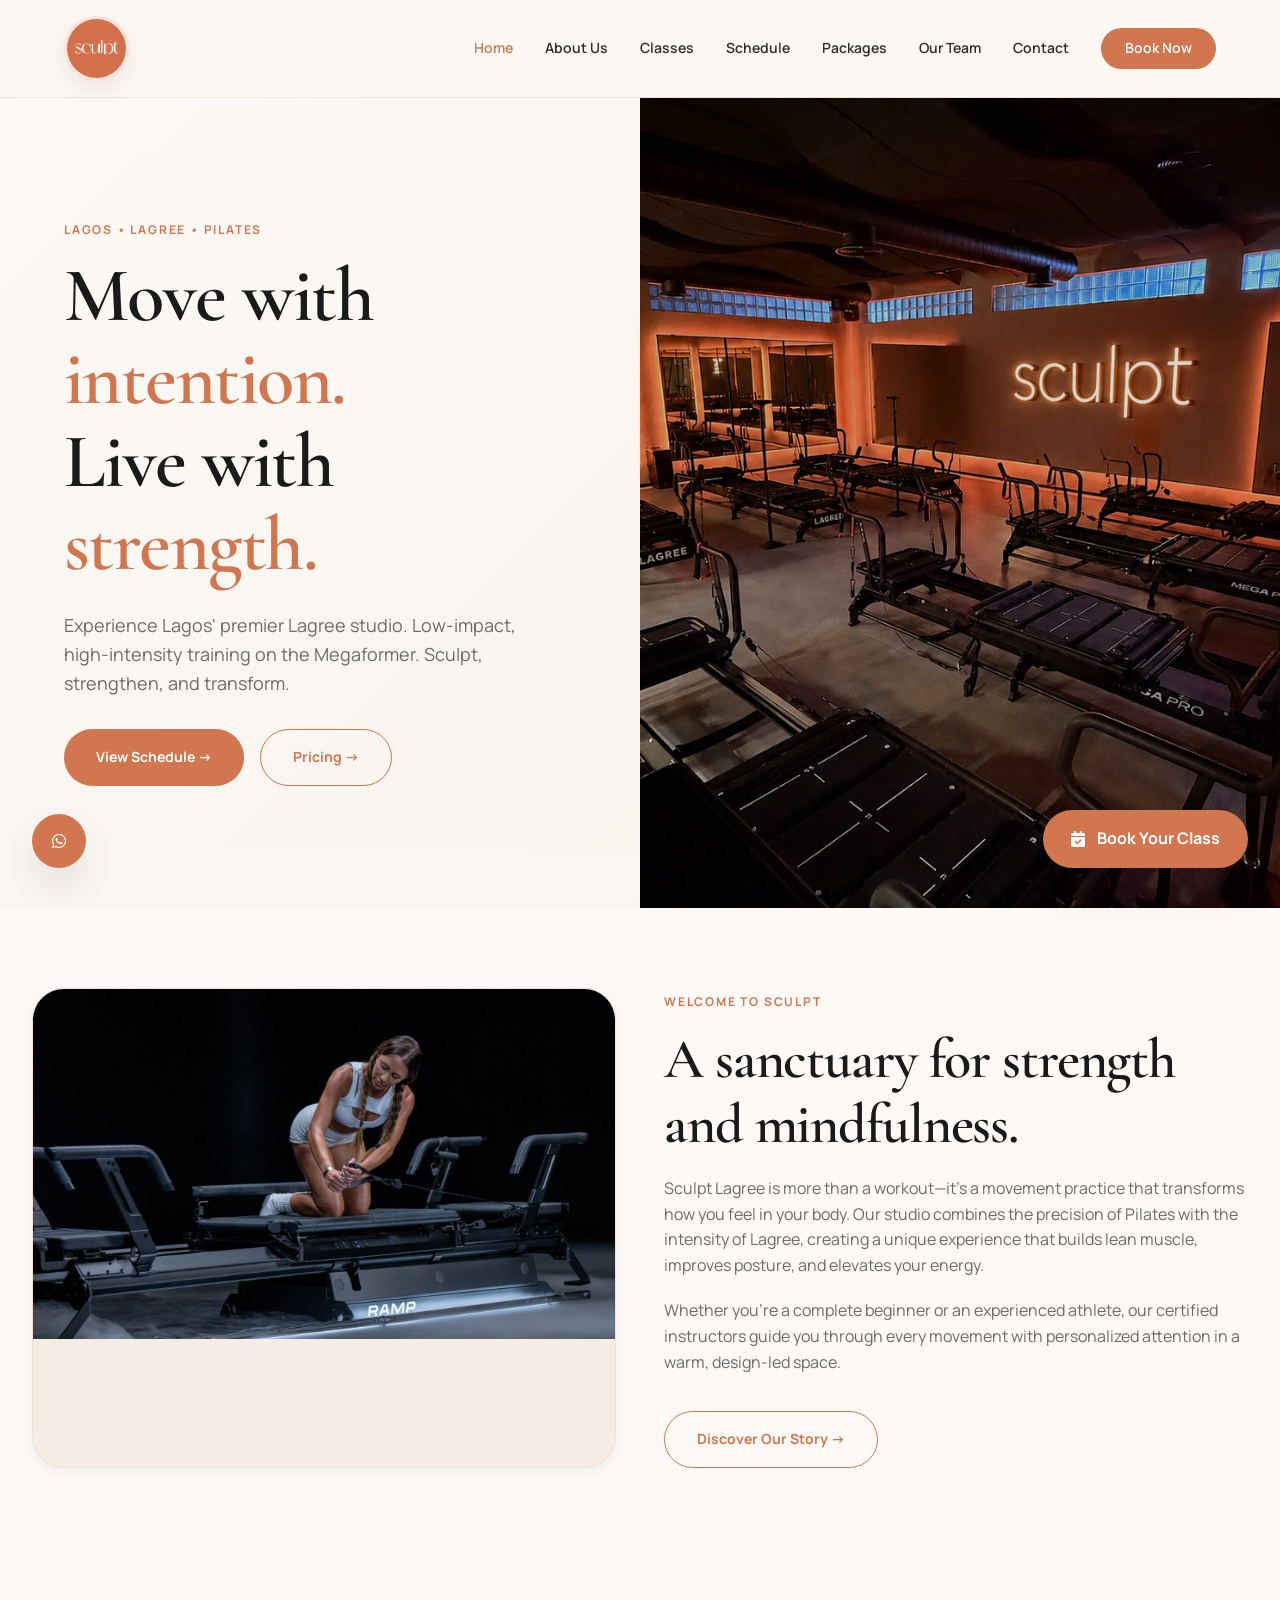
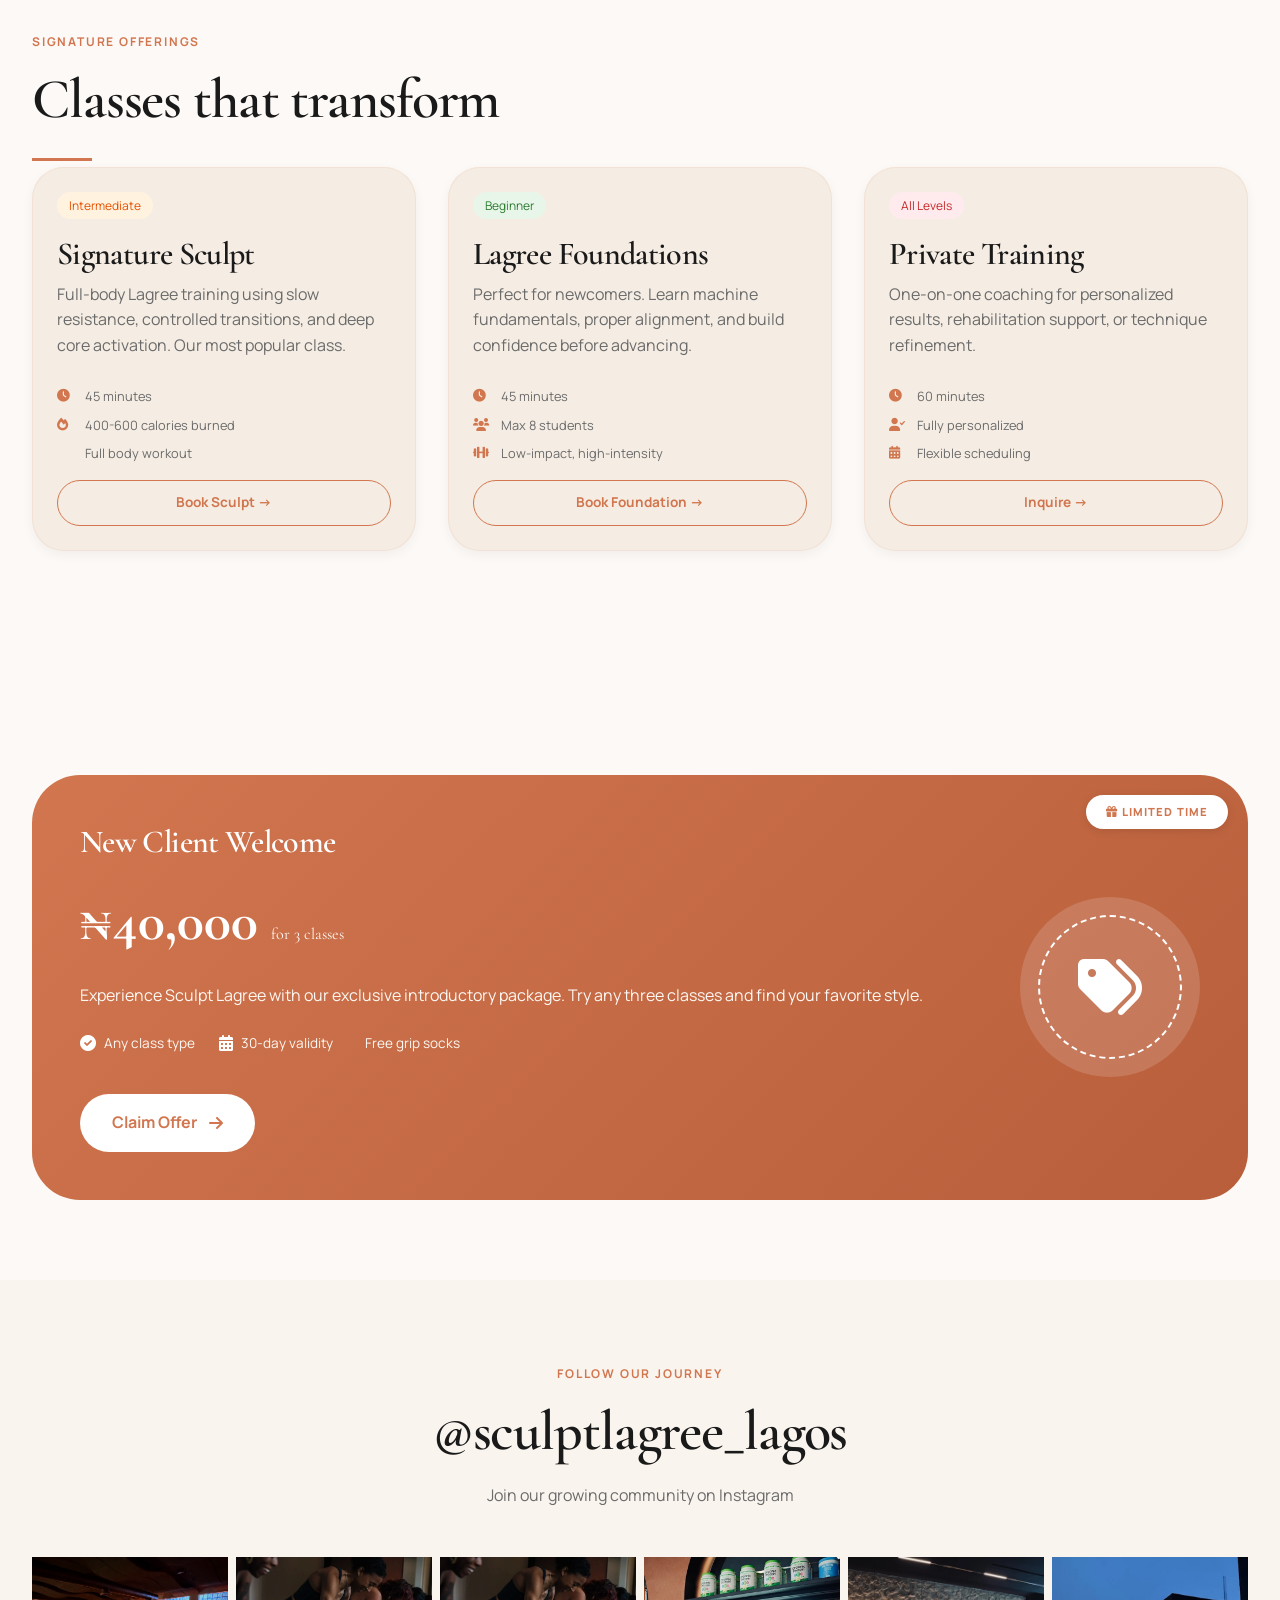
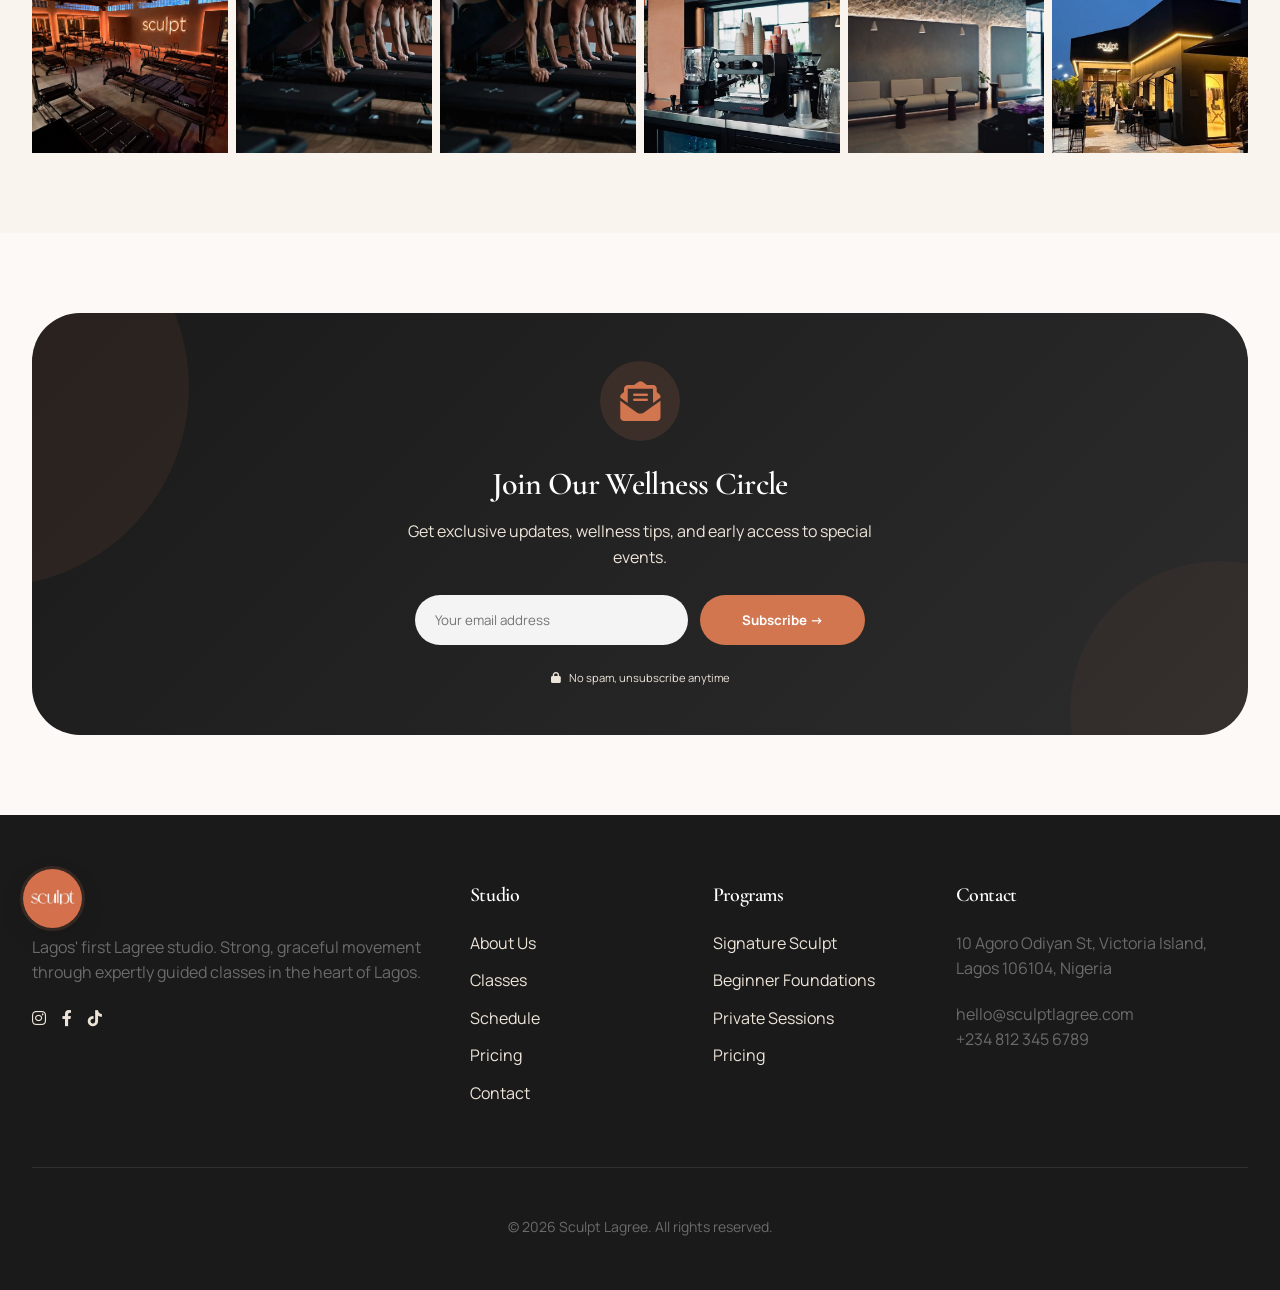
==== commit c1dd10a6: "changed pricing to packages and schedule page which affected all the pages" ====
--- a/index.html
+++ b/index.html
@@ -649,8 +649,8 @@
           <a href="about.html">About Us</a>
           <a href="classes.html">Classes</a>
           <a href="schedule.html">Schedule</a>
-          <a href="pricing.html">Pricing</a>
-          <a href="teams.html">Our Team</a>
+          <a href="package.html">Packages</a>
+          <a href="team.html">Our Team</a>
           <a href="contact.html">Contact</a>
           <a href="schedule.html" class="btn-book">Book Now</a>
         </nav>
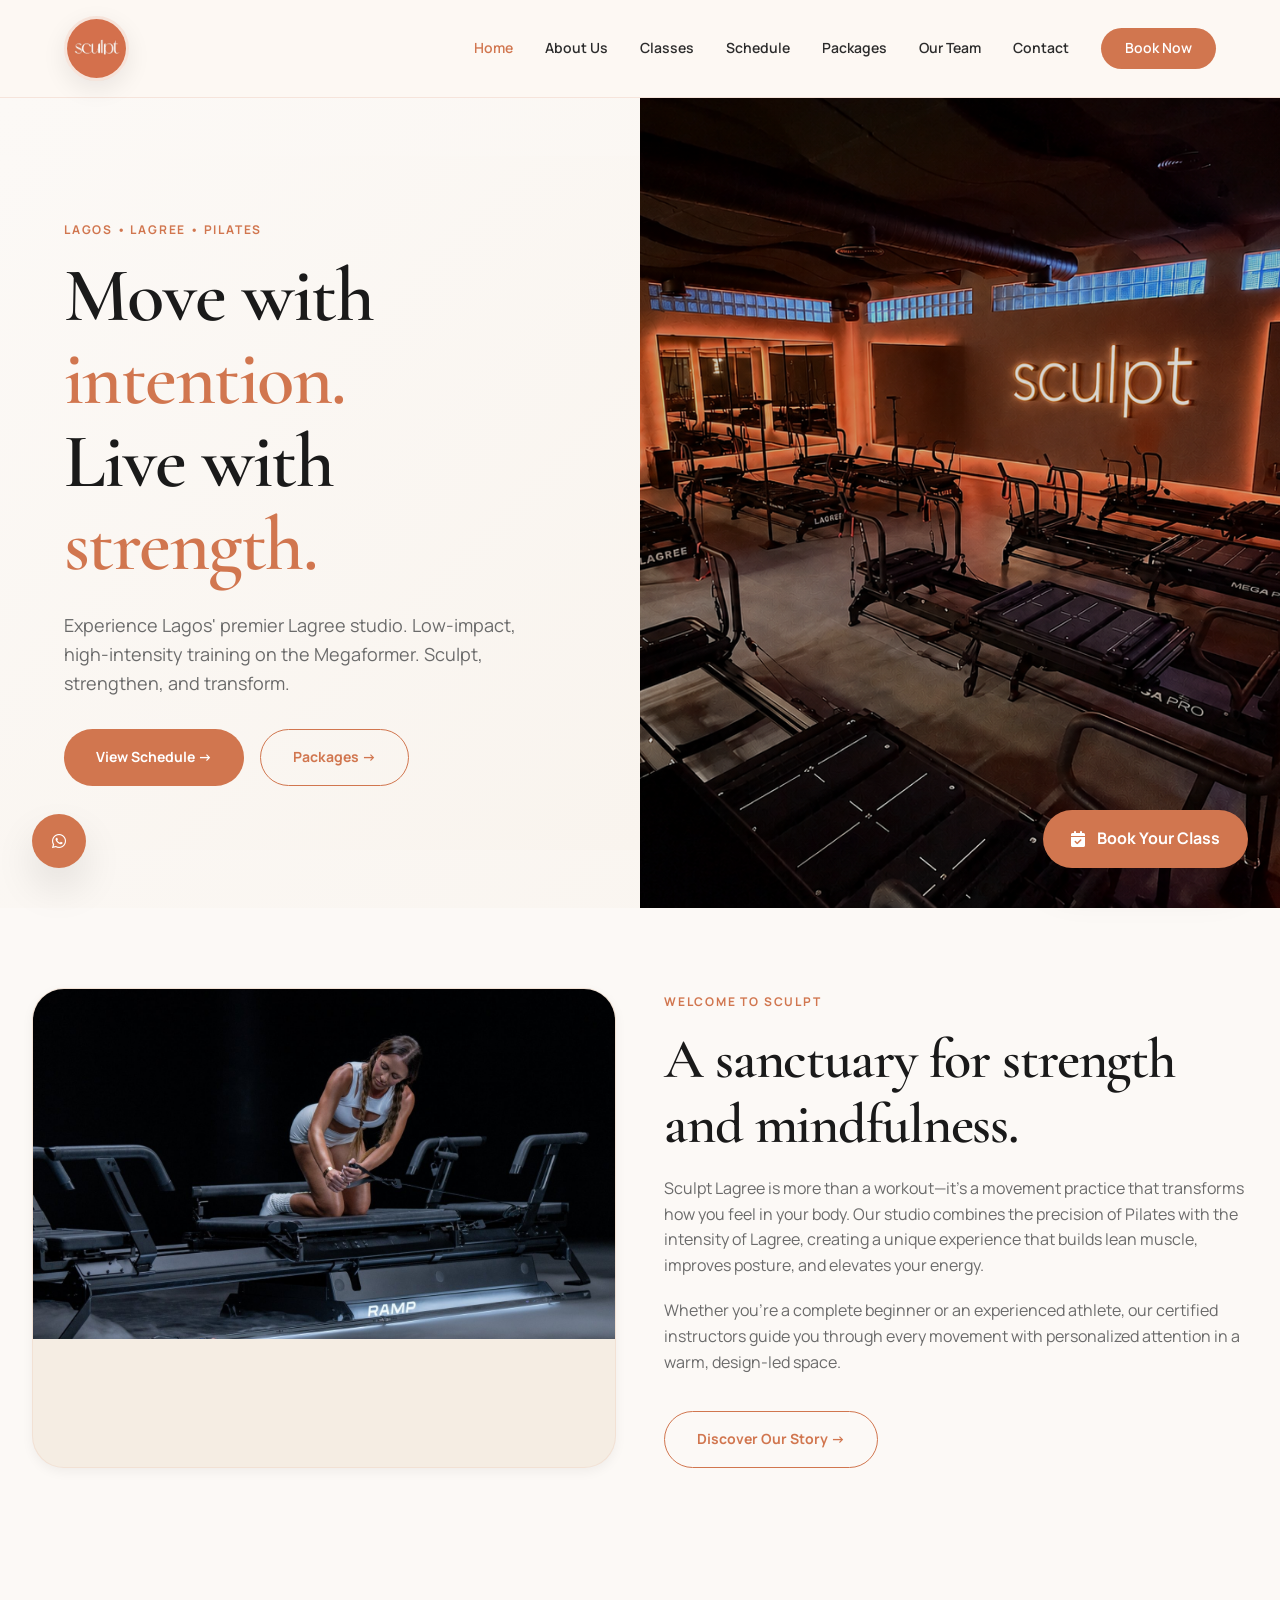
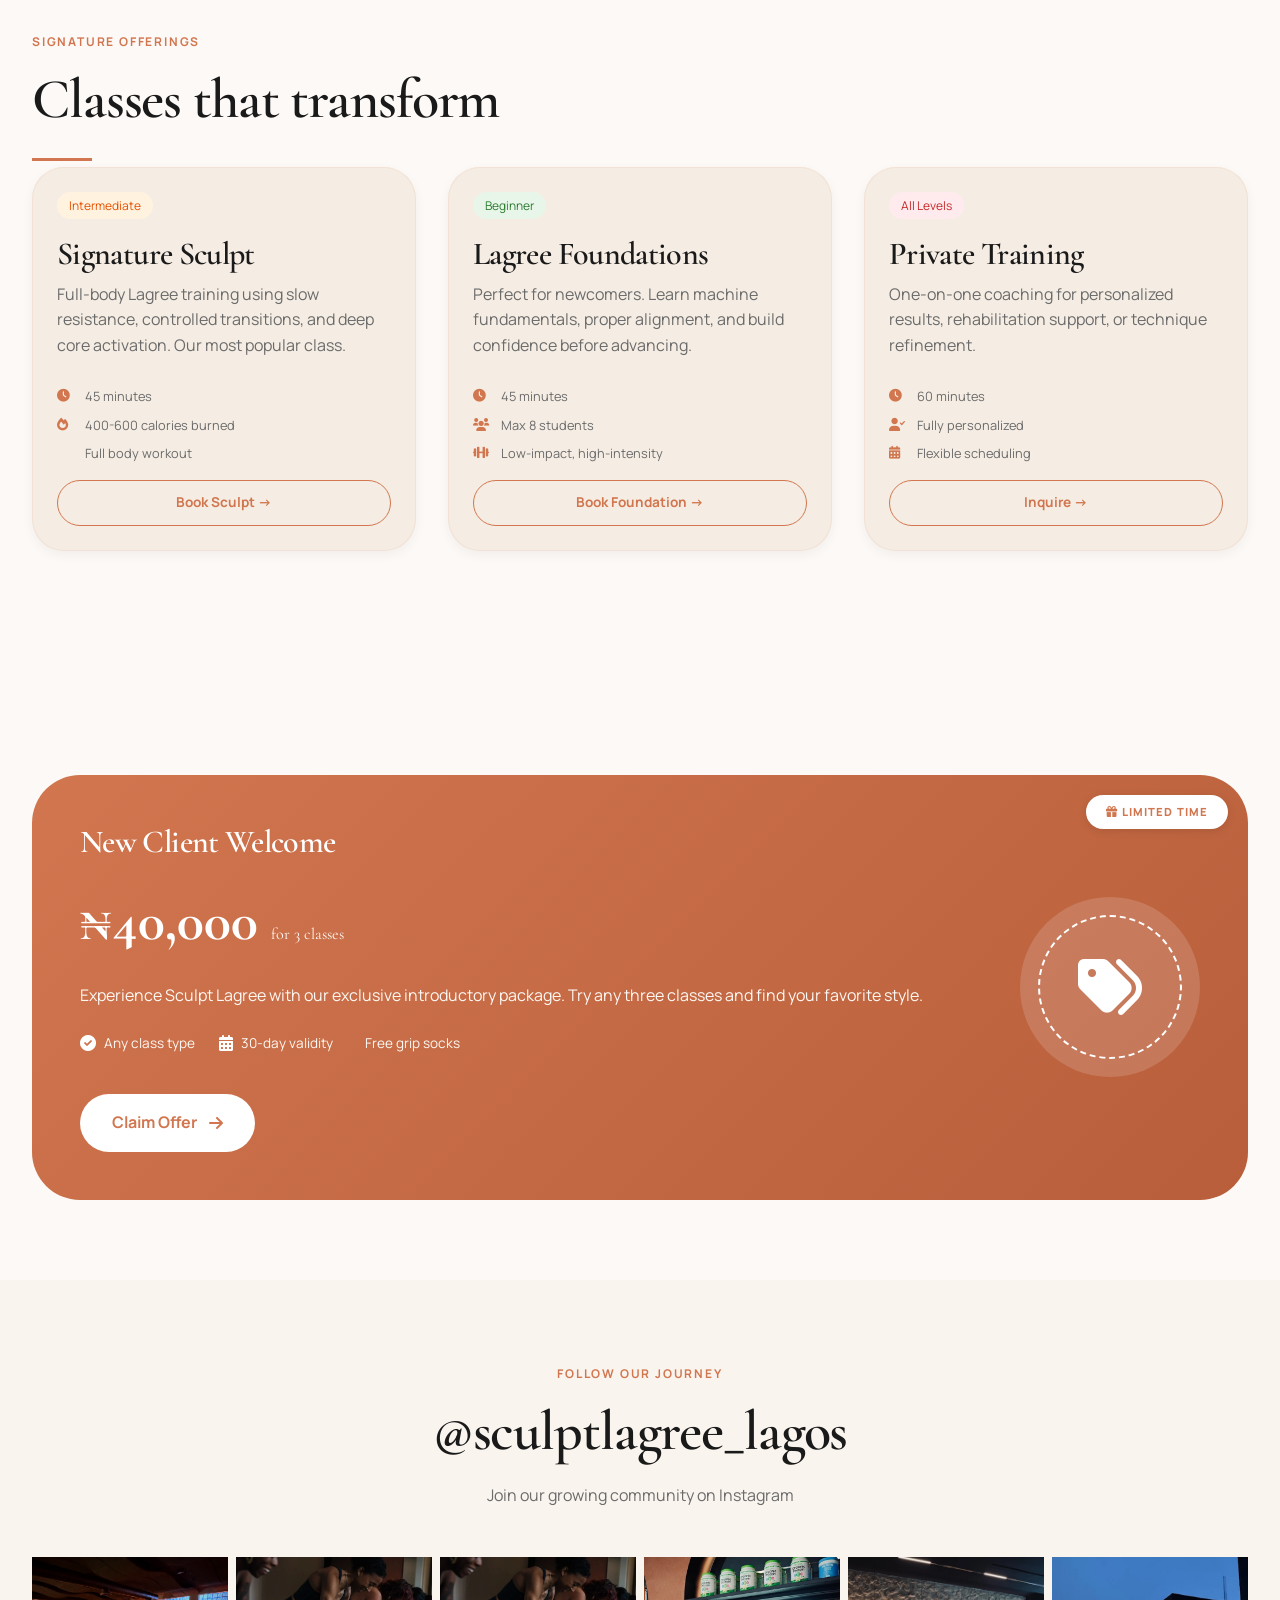
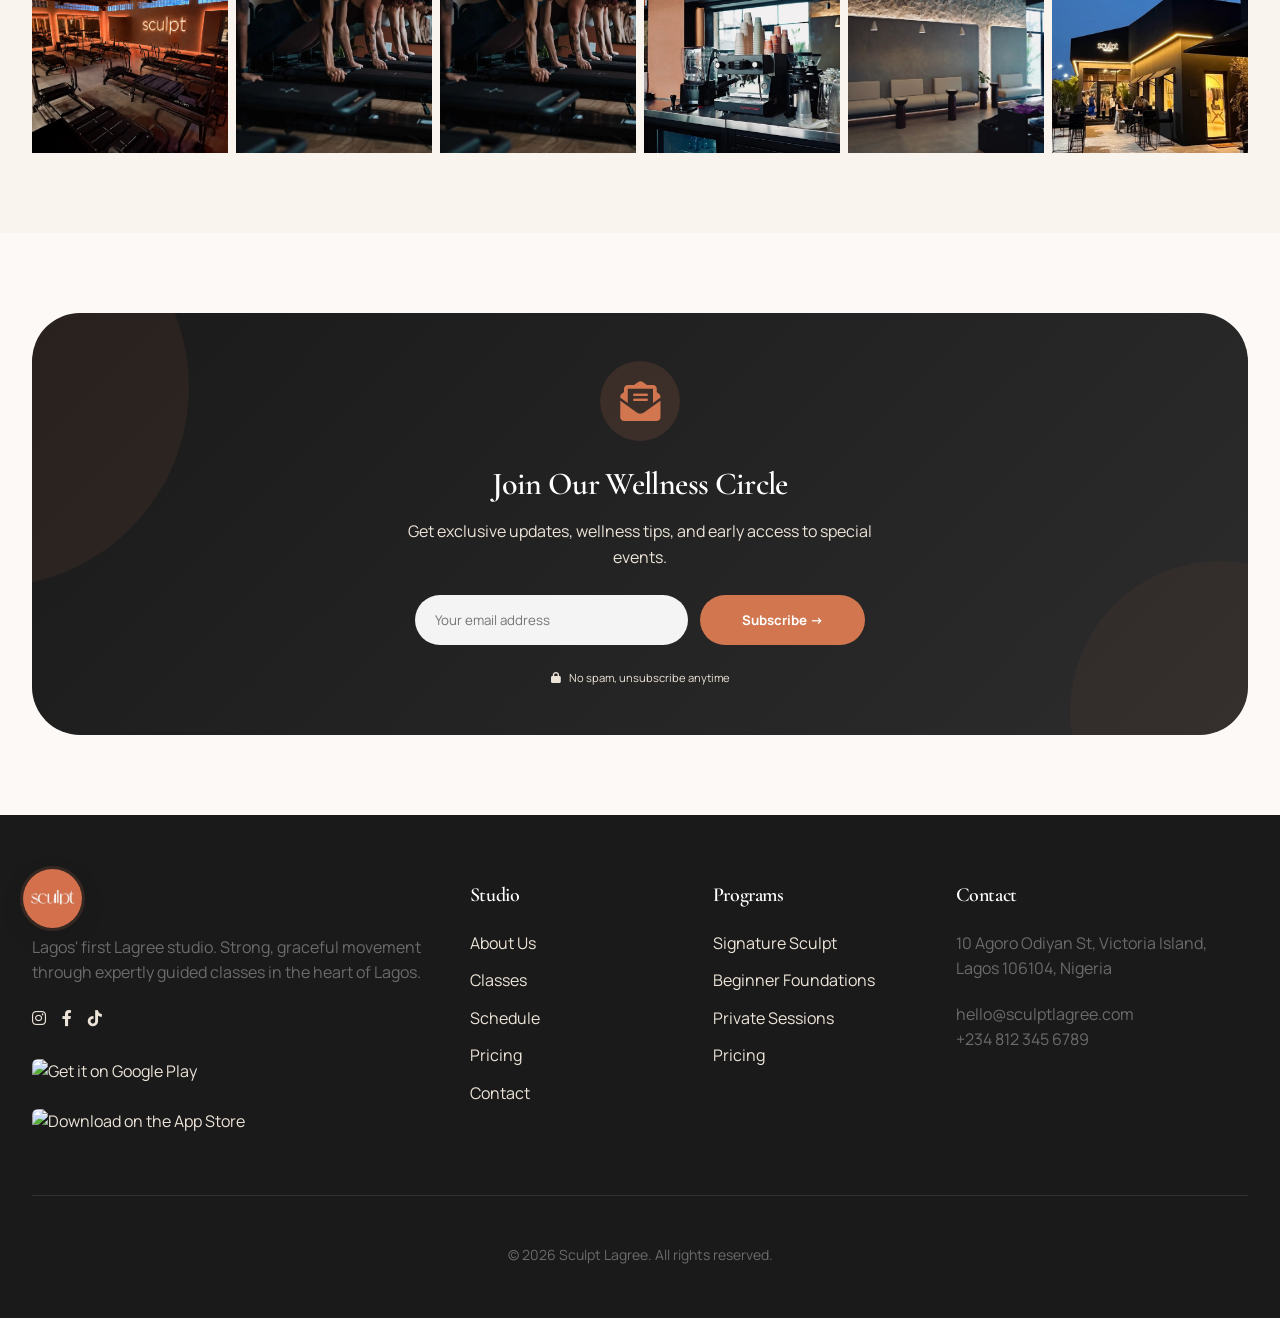
==== commit f5e65864: "addition of playstore and appstore icom to footer" ====
--- a/index.html
+++ b/index.html
@@ -547,6 +547,38 @@
         color: var(--sand);
       }
 
+      /* App Store Badges in Footer */
+      .app-store-badges {
+        display: flex;
+        gap: 0.75rem;
+        margin-top: 1rem;
+        flex-wrap: wrap;
+      }
+
+      .app-store-badges a {
+        display: inline-block;
+        transition: transform 0.3s ease;
+      }
+
+      .app-store-badges a:hover {
+        transform: scale(1.05);
+      }
+
+      .app-store-badges img {
+        height: 40px;
+        width: auto;
+        border-radius: 6px;
+      }
+
+      /* Footer social icons - ensure they stay inline with badges */
+      .footer-social {
+        display: flex;
+        gap: 1rem;
+        margin-top: 1rem;
+        flex-wrap: wrap;
+        align-items: center;
+      }
+
       @media (max-width: 768px) {
         .hero {
           grid-template-columns: 1fr;
@@ -607,6 +639,9 @@
           grid-template-columns: 1fr;
           gap: 1.5rem;
         }
+        .app-store-badges img {
+          height: 35px;
+        }
       }
 
       @media (max-width: 480px) {
@@ -615,6 +650,9 @@
         }
         .hero-card strong {
           font-size: 0.8rem;
+        }
+        .app-store-badges img {
+          height: 30px;
         }
       }
     </style>
@@ -671,7 +709,7 @@
         </p>
         <div class="hero-actions">
           <a href="schedule.html" class="btn btn-primary">View Schedule →</a>
-          <a href="pricing.html" class="btn btn-outline">Pricing →</a>
+          <a href="package.html" class="btn btn-outline">Packages →</a>
         </div>
       </div>
       <div class="hero-image">
@@ -831,7 +869,7 @@
                   ><i class="fas fa-grip-socks"></i> Free grip socks</span
                 >
               </div>
-              <a href="pricing.html" class="btn-offer"
+              <a href="package.html" class="btn-offer"
                 >Claim Offer <i class="fas fa-arrow-right"></i
               ></a>
             </div>
@@ -904,10 +942,25 @@
               Lagos' first Lagree studio. Strong, graceful movement through
               expertly guided classes in the heart of Lagos.
             </p>
-            <div style="display: flex; gap: 1rem; margin-top: 1rem">
+            <div class="footer-social">
               <a href="https://www.instagram.com/sculptlagree_lagos/"><i class="fab fa-instagram"></i></a>
               <a href="#"><i class="fab fa-facebook-f"></i></a>
               <a href="#"><i class="fab fa-tiktok"></i></a>
+            </div>
+            <!-- App Store Badges -->
+            <div class="app-store-badges">
+              <a href="#" target="_blank">
+                <img
+                  src="https://upload.wikimedia.org/wikipedia/commons/7/78/Google_Play_Store_badge_EN.svg"
+                  alt="Get it on Google Play"
+                />
+              </a>
+              <a href="#" target="_blank">
+                <img
+                  src="https://upload.wikimedia.org/wikipedia/commons/3/3c/Download_on_the_App_Store_Badge.svg"
+                  alt="Download on the App Store"
+                />
+              </a>
             </div>
           </div>
           <div>
@@ -973,4 +1026,4 @@
       })();
     </script>
   </body>
-</html>
+</html>
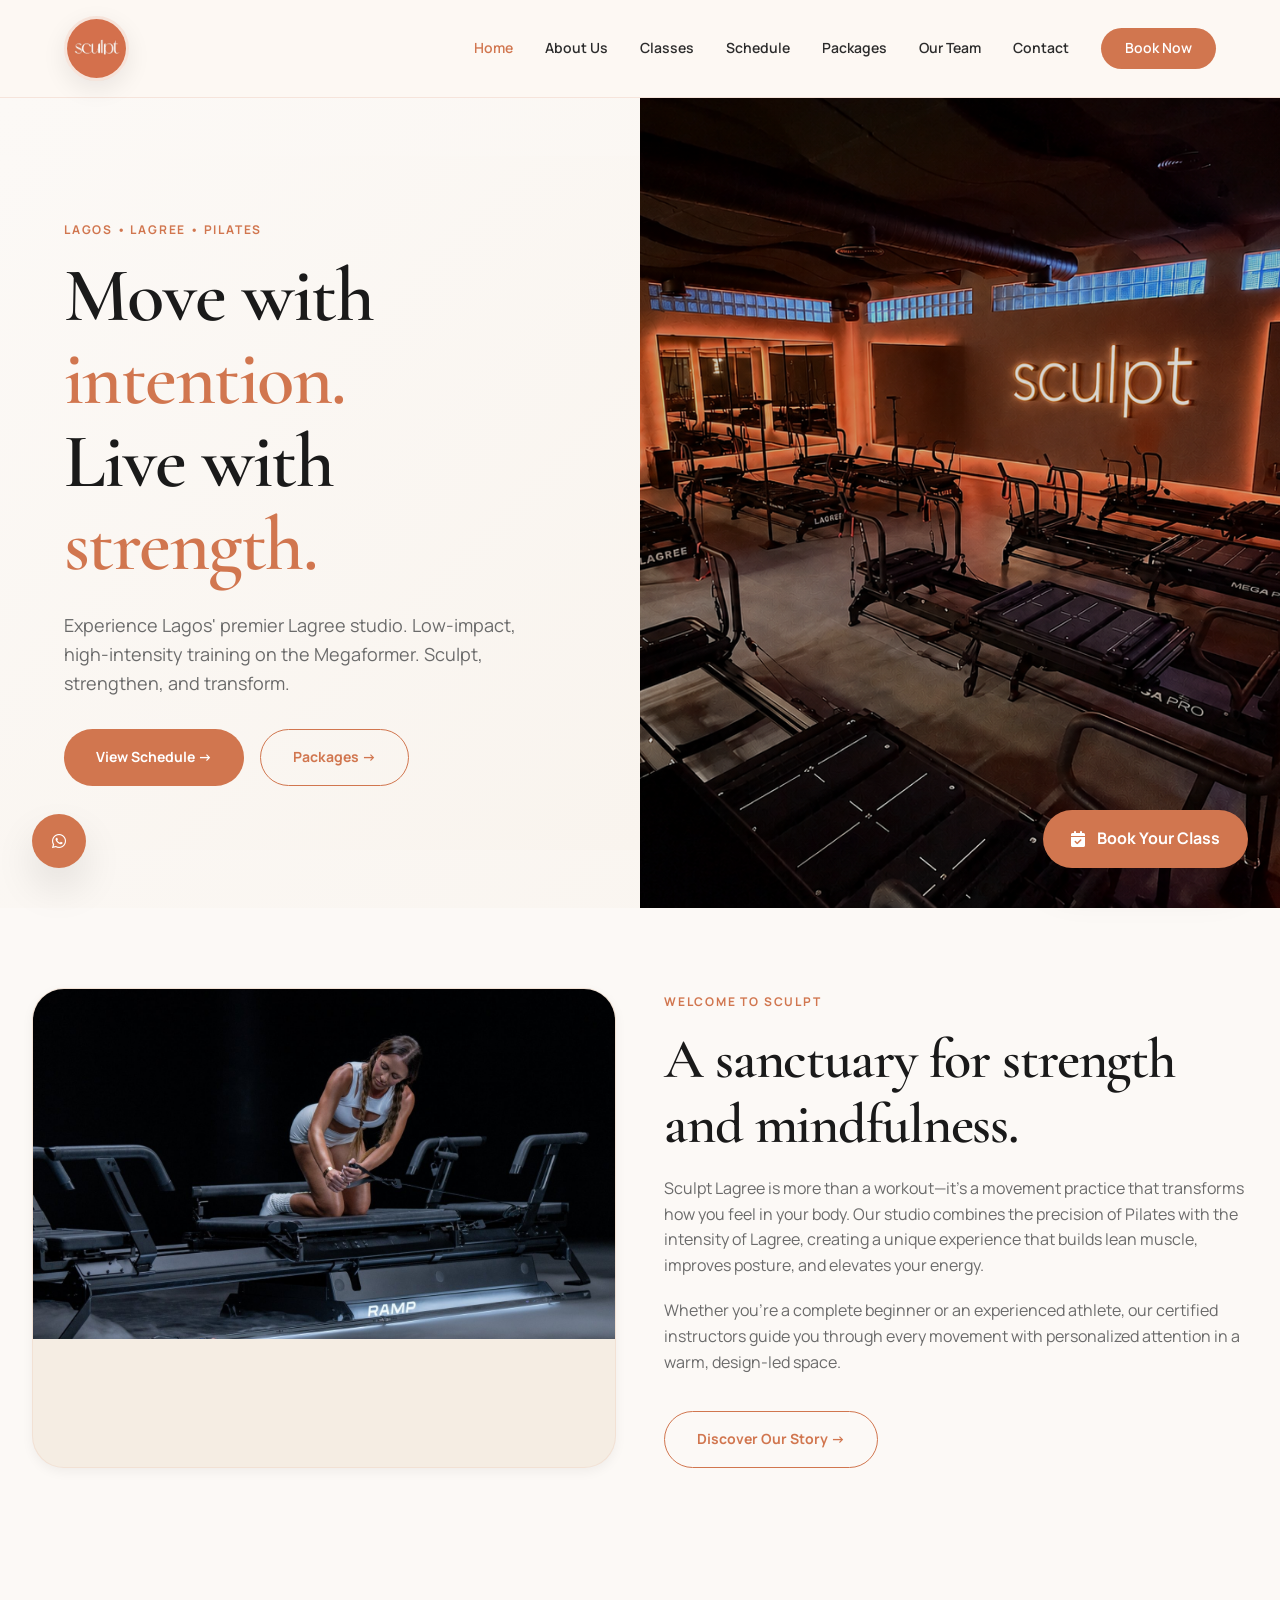
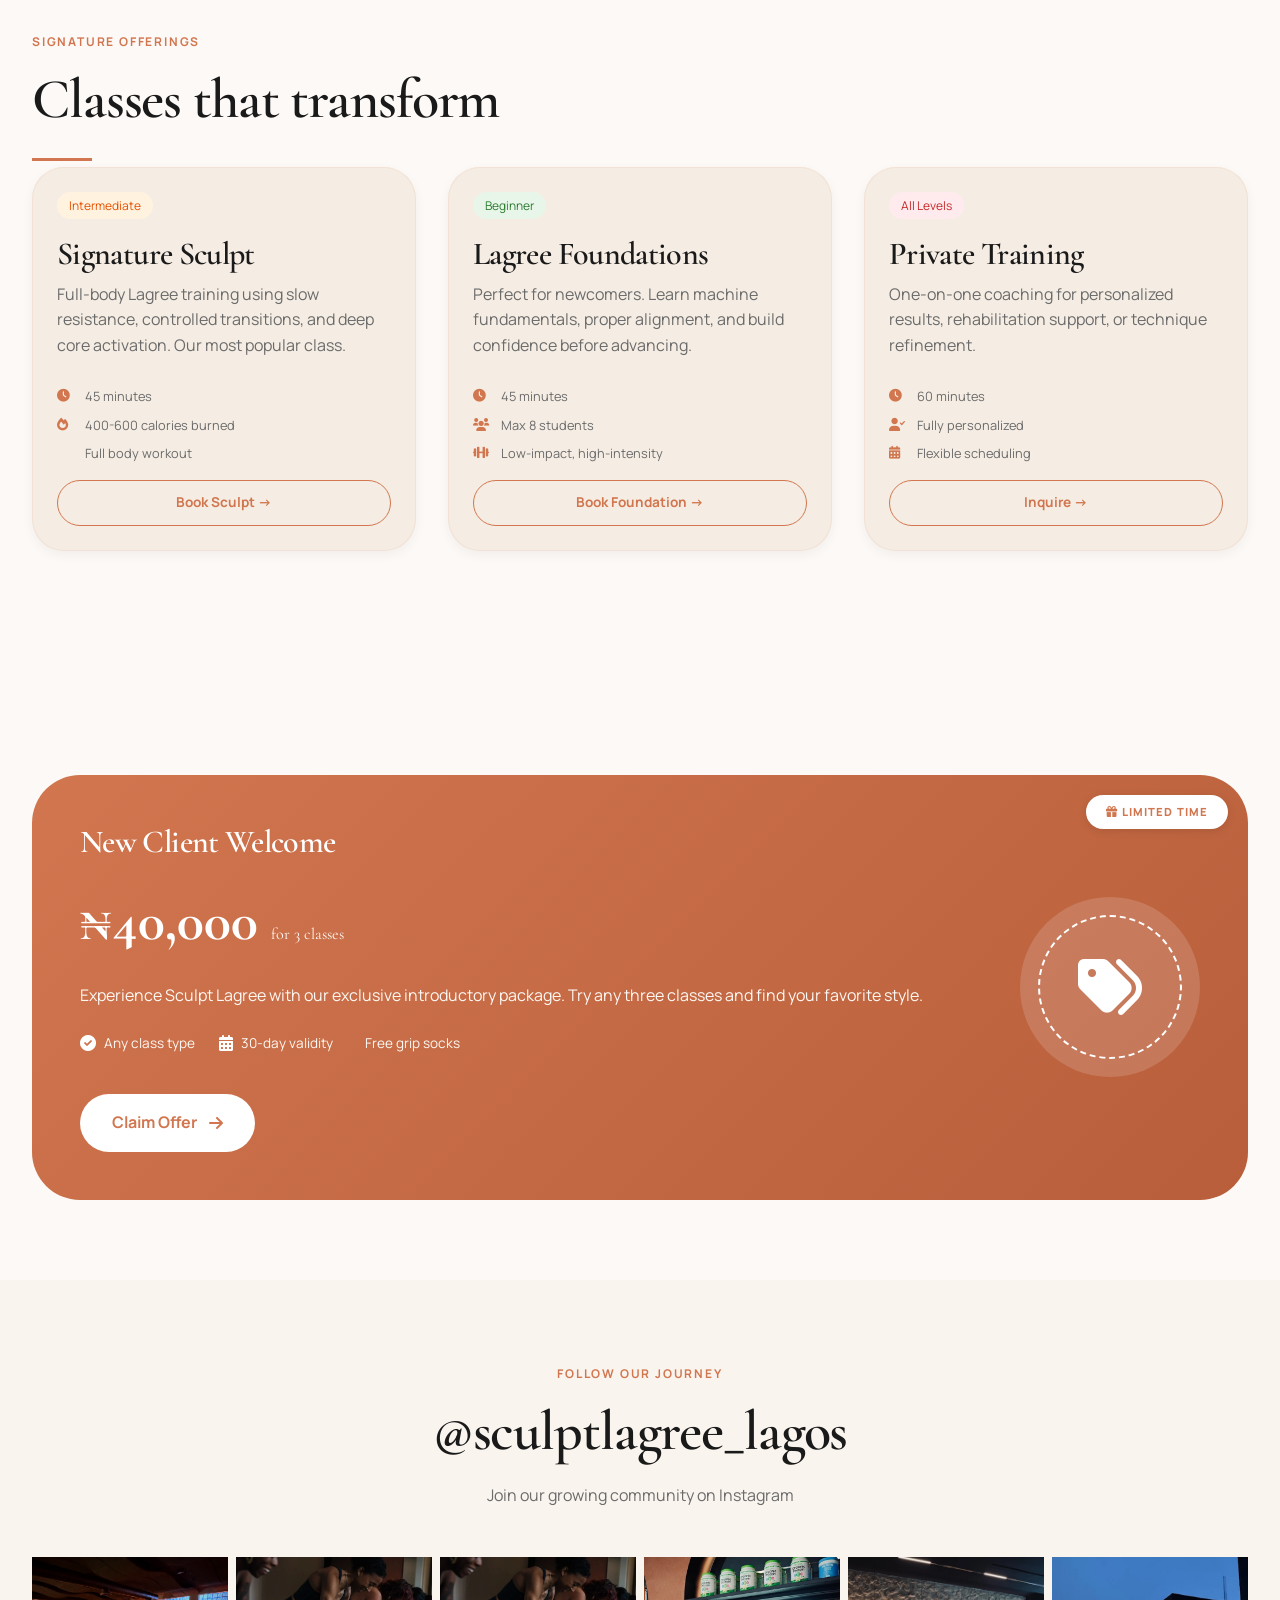
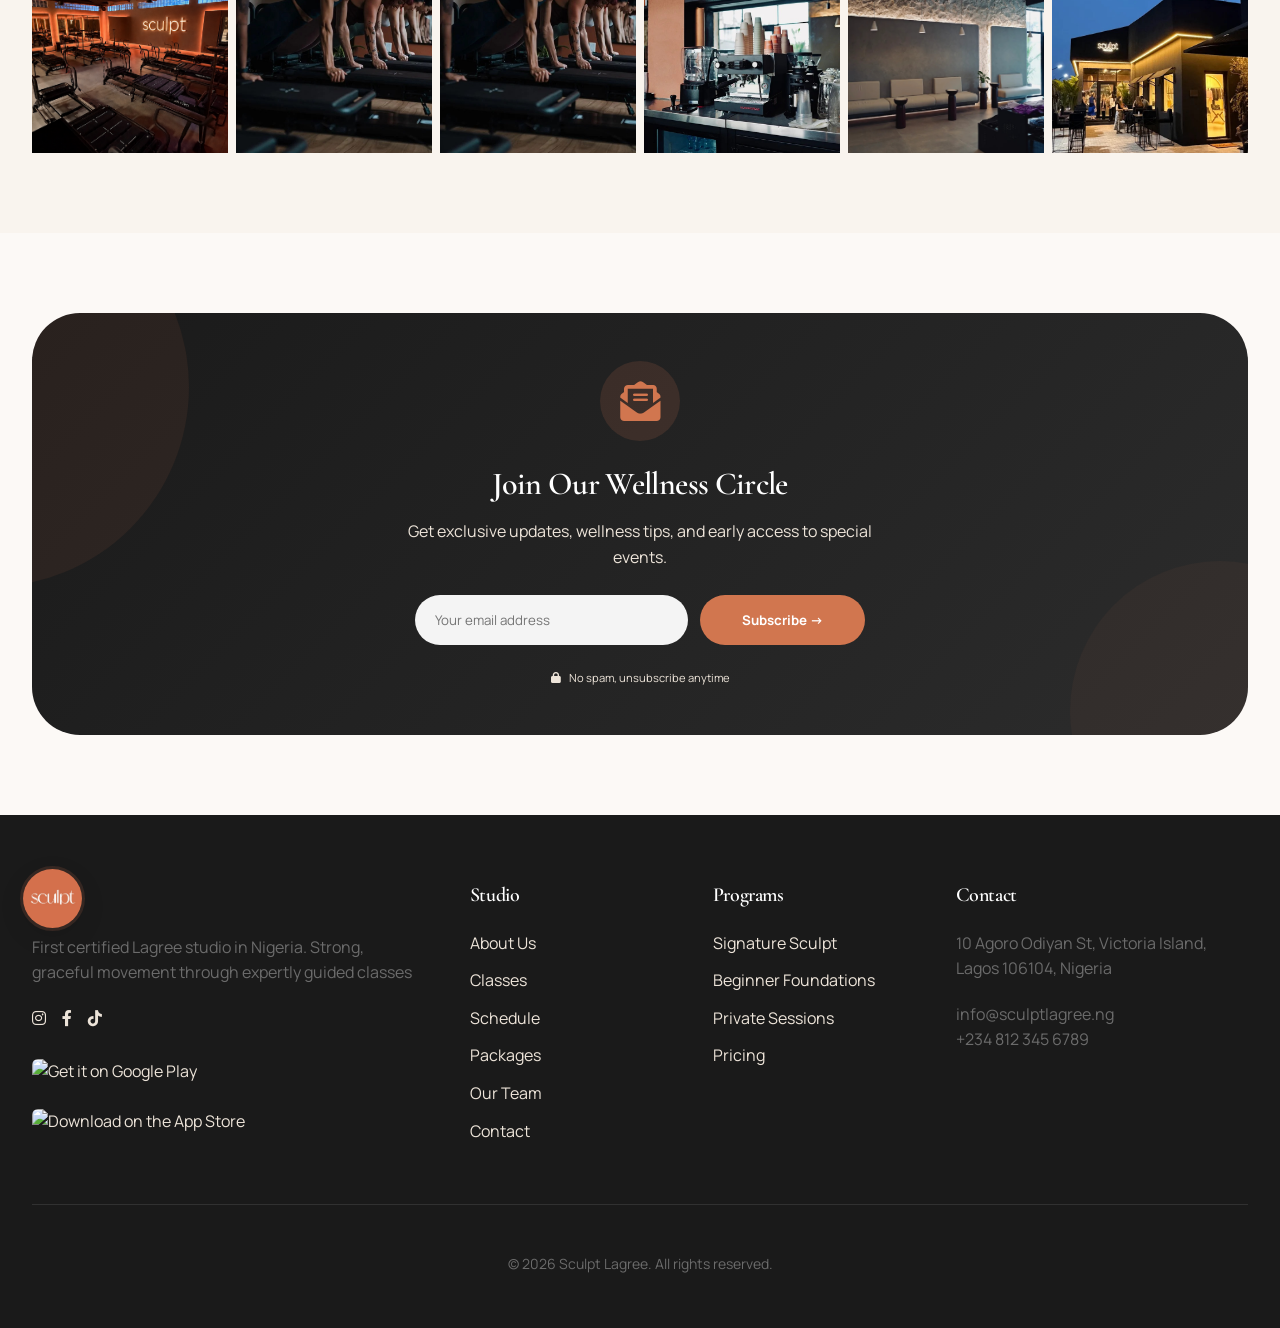
==== commit 7c0308f9: "updae app store link" ====
--- a/index.html
+++ b/index.html
@@ -66,7 +66,7 @@
       }
 
       .hero-image::before {
-        content: "";
+        content: '';
         position: absolute;
         top: 0;
         left: 0;
@@ -127,7 +127,7 @@
       }
 
       .category-title:after {
-        content: "";
+        content: '';
         position: absolute;
         bottom: -10px;
         left: 0;
@@ -272,7 +272,7 @@
       }
 
       .offer-card::before {
-        content: "";
+        content: '';
         position: absolute;
         top: -50%;
         right: -30%;
@@ -284,7 +284,7 @@
       }
 
       .offer-card::after {
-        content: "";
+        content: '';
         position: absolute;
         bottom: -30%;
         left: -20%;
@@ -330,7 +330,7 @@
         font-size: 3.5rem;
         font-weight: 800;
         color: var(--white);
-        font-family: "Cormorant Garamond", serif;
+        font-family: 'Cormorant Garamond', serif;
         margin: 1rem 0;
       }
 
@@ -377,7 +377,7 @@
       }
 
       .offer-circle:before {
-        content: "";
+        content: '';
         position: absolute;
         width: 140px;
         height: 140px;
@@ -442,7 +442,7 @@
       }
 
       .newsletter-card::before {
-        content: "";
+        content: '';
         position: absolute;
         top: -30%;
         left: -20%;
@@ -454,7 +454,7 @@
       }
 
       .newsletter-card::after {
-        content: "";
+        content: '';
         position: absolute;
         bottom: -30%;
         right: -10%;
@@ -508,7 +508,7 @@
         padding: 1rem 1.25rem;
         border: none;
         border-radius: var(--radius-full);
-        font-family: "Manrope", sans-serif;
+        font-family: 'Manrope', sans-serif;
         background: rgba(255, 255, 255, 0.95);
         color: var(--deep-charcoal);
       }
@@ -529,7 +529,7 @@
         font-weight: 700;
         cursor: pointer;
         transition: all 0.3s ease;
-        font-family: "Manrope", sans-serif;
+        font-family: 'Manrope', sans-serif;
       }
 
       .newsletter-form-inline button:hover {
@@ -939,23 +939,31 @@
               </div>
             </div>
             <p>
-              Lagos' first Lagree studio. Strong, graceful movement through
-              expertly guided classes in the heart of Lagos.
+              First certified Lagree studio in Nigeria. Strong, graceful
+              movement through expertly guided classes
             </p>
             <div class="footer-social">
-              <a href="https://www.instagram.com/sculptlagree_lagos/"><i class="fab fa-instagram"></i></a>
+              <a href="https://www.instagram.com/sculptlagree_lagos/"
+                ><i class="fab fa-instagram"></i
+              ></a>
               <a href="#"><i class="fab fa-facebook-f"></i></a>
               <a href="#"><i class="fab fa-tiktok"></i></a>
             </div>
             <!-- App Store Badges -->
             <div class="app-store-badges">
-              <a href="#" target="_blank">
+              <a
+                href="https://play.google.com/store/apps/details?id=com.codefish.in.sclptlgr&pcampaignid=web_share&fbclid=PAZXh0bgNhZW0CMTEAc3J0YwZhcHBfaWQMMjU2MjgxMDQwNTU4AAGnKv7ShP7JTuomY-WlWxz1PAT8JYKCdpzeErcmR8xlE3sVTo6C9UpoGKAc6Xo_aem_-F4PRH6afx_EER5uzhawuA"
+                target="_blank"
+              >
                 <img
                   src="https://upload.wikimedia.org/wikipedia/commons/7/78/Google_Play_Store_badge_EN.svg"
                   alt="Get it on Google Play"
                 />
               </a>
-              <a href="#" target="_blank">
+              <a
+                href="https://apps.apple.com/lb/app/sculpt/id6761377670"
+                target="_blank"
+              >
                 <img
                   src="https://upload.wikimedia.org/wikipedia/commons/3/3c/Download_on_the_App_Store_Badge.svg"
                   alt="Download on the App Store"
@@ -968,7 +976,8 @@
             <a href="about.html">About Us</a>
             <a href="classes.html">Classes</a>
             <a href="schedule.html">Schedule</a>
-            <a href="pricing.html">Pricing</a>
+            <a href="pricing.html">Packages</a>
+            <a href="team.html">Our Team</a>
             <a href="contact.html">Contact</a>
           </div>
           <div>
@@ -983,7 +992,7 @@
             <p>
               10 Agoro Odiyan St, Victoria Island,<br />Lagos 106104, Nigeria
             </p>
-            <p>hello@sculptlagree.com<br />+234 812 345 6789</p>
+            <p>info@sculptlagree.ng<br />+234 812 345 6789</p>
           </div>
         </div>
         <div class="copyright">
@@ -996,16 +1005,16 @@
     <script>
       // Mobile menu toggle
       function toggleMenu() {
-        document.getElementById("nav").classList.toggle("active");
+        document.getElementById('nav').classList.toggle('active');
       }
 
       // Newsletter submission
       document
-        .getElementById("newsletterForm")
-        ?.addEventListener("submit", function (e) {
+        .getElementById('newsletterForm')
+        ?.addEventListener('submit', function (e) {
           e.preventDefault();
           alert(
-            "Thank you for subscribing! Check your email for wellness tips.",
+            'Thank you for subscribing! Check your email for wellness tips.',
           );
           this.reset();
         });
@@ -1016,14 +1025,14 @@
       var Tawk_API = Tawk_API || {},
         Tawk_LoadStart = new Date();
       (function () {
-        var s1 = document.createElement("script"),
-          s0 = document.getElementsByTagName("script")[0];
+        var s1 = document.createElement('script'),
+          s0 = document.getElementsByTagName('script')[0];
         s1.async = true;
-        s1.src = "https://embed.tawk.to/6a3513702fa5b31d456f8768/1jrfl7tle";
-        s1.charset = "UTF-8";
-        s1.setAttribute("crossorigin", "*");
+        s1.src = 'https://embed.tawk.to/6a3513702fa5b31d456f8768/1jrfl7tle';
+        s1.charset = 'UTF-8';
+        s1.setAttribute('crossorigin', '*');
         s0.parentNode.insertBefore(s1, s0);
       })();
     </script>
   </body>
-</html>+</html>
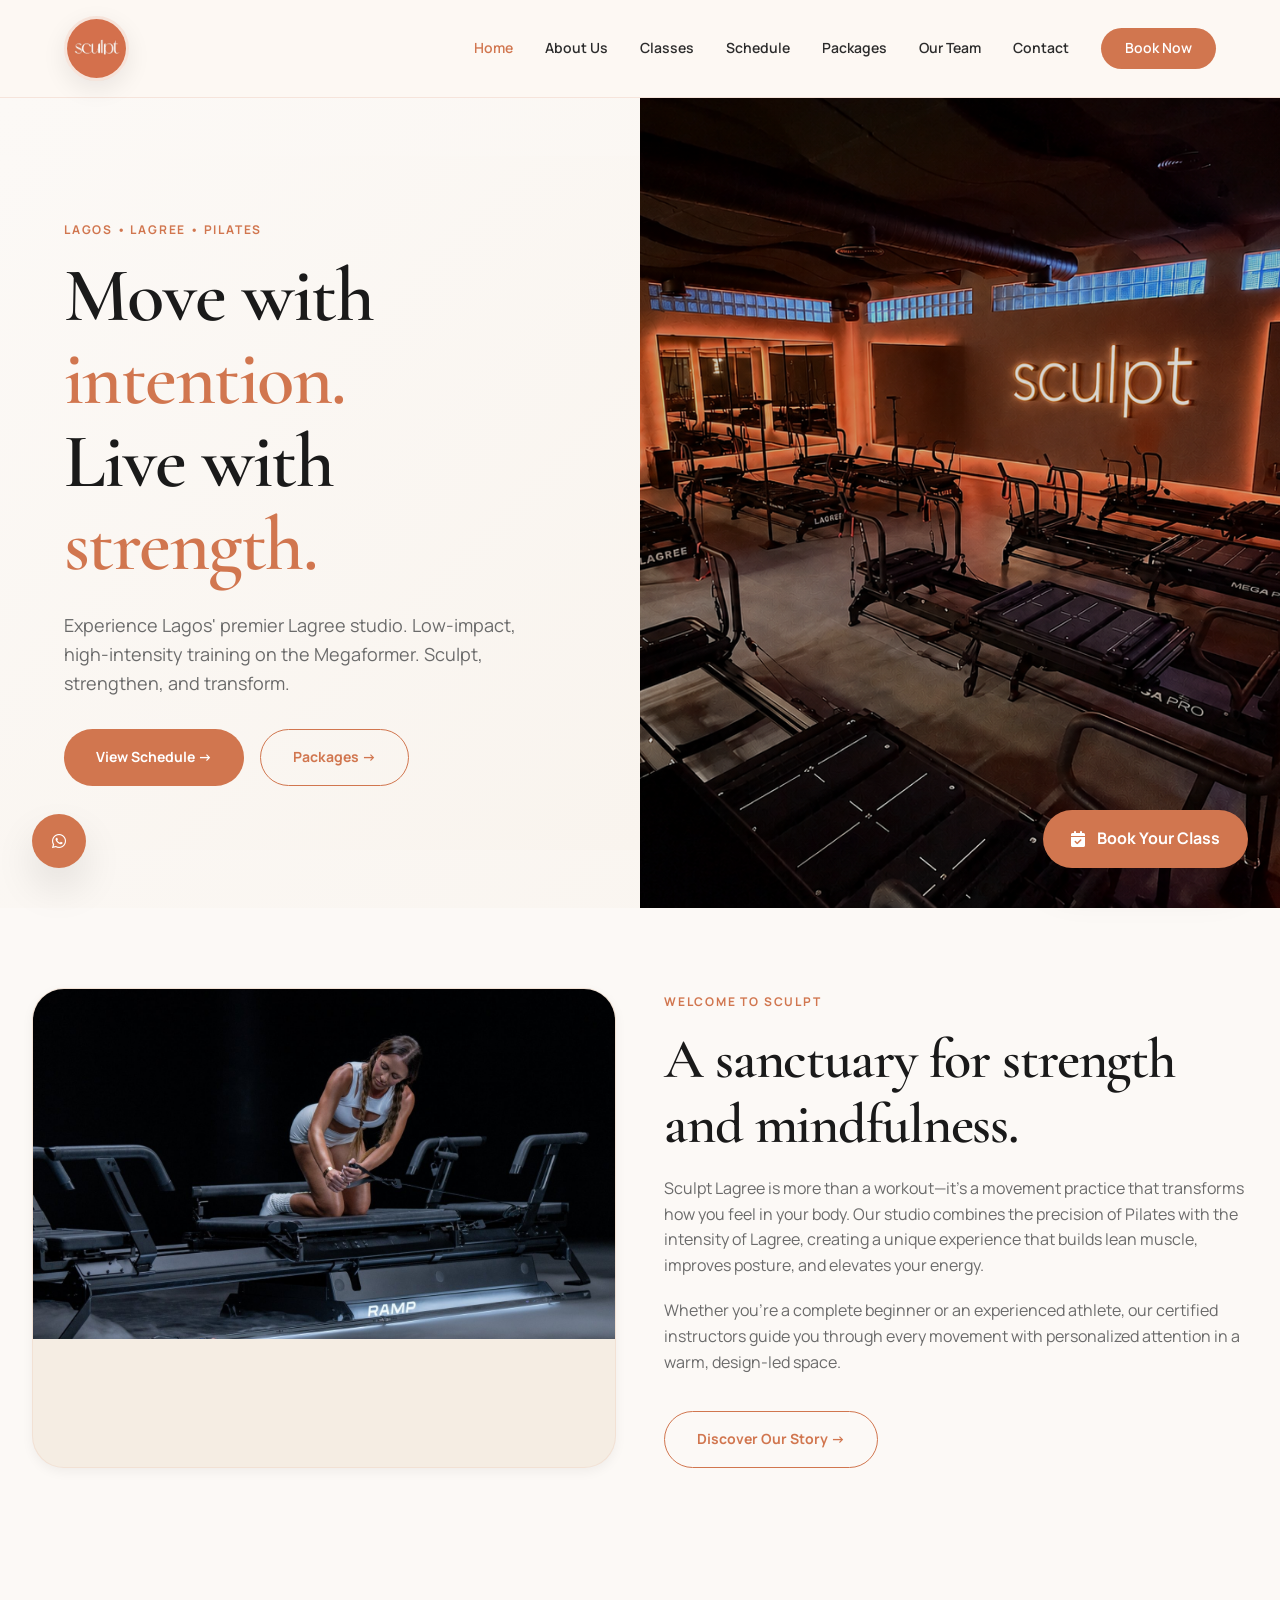
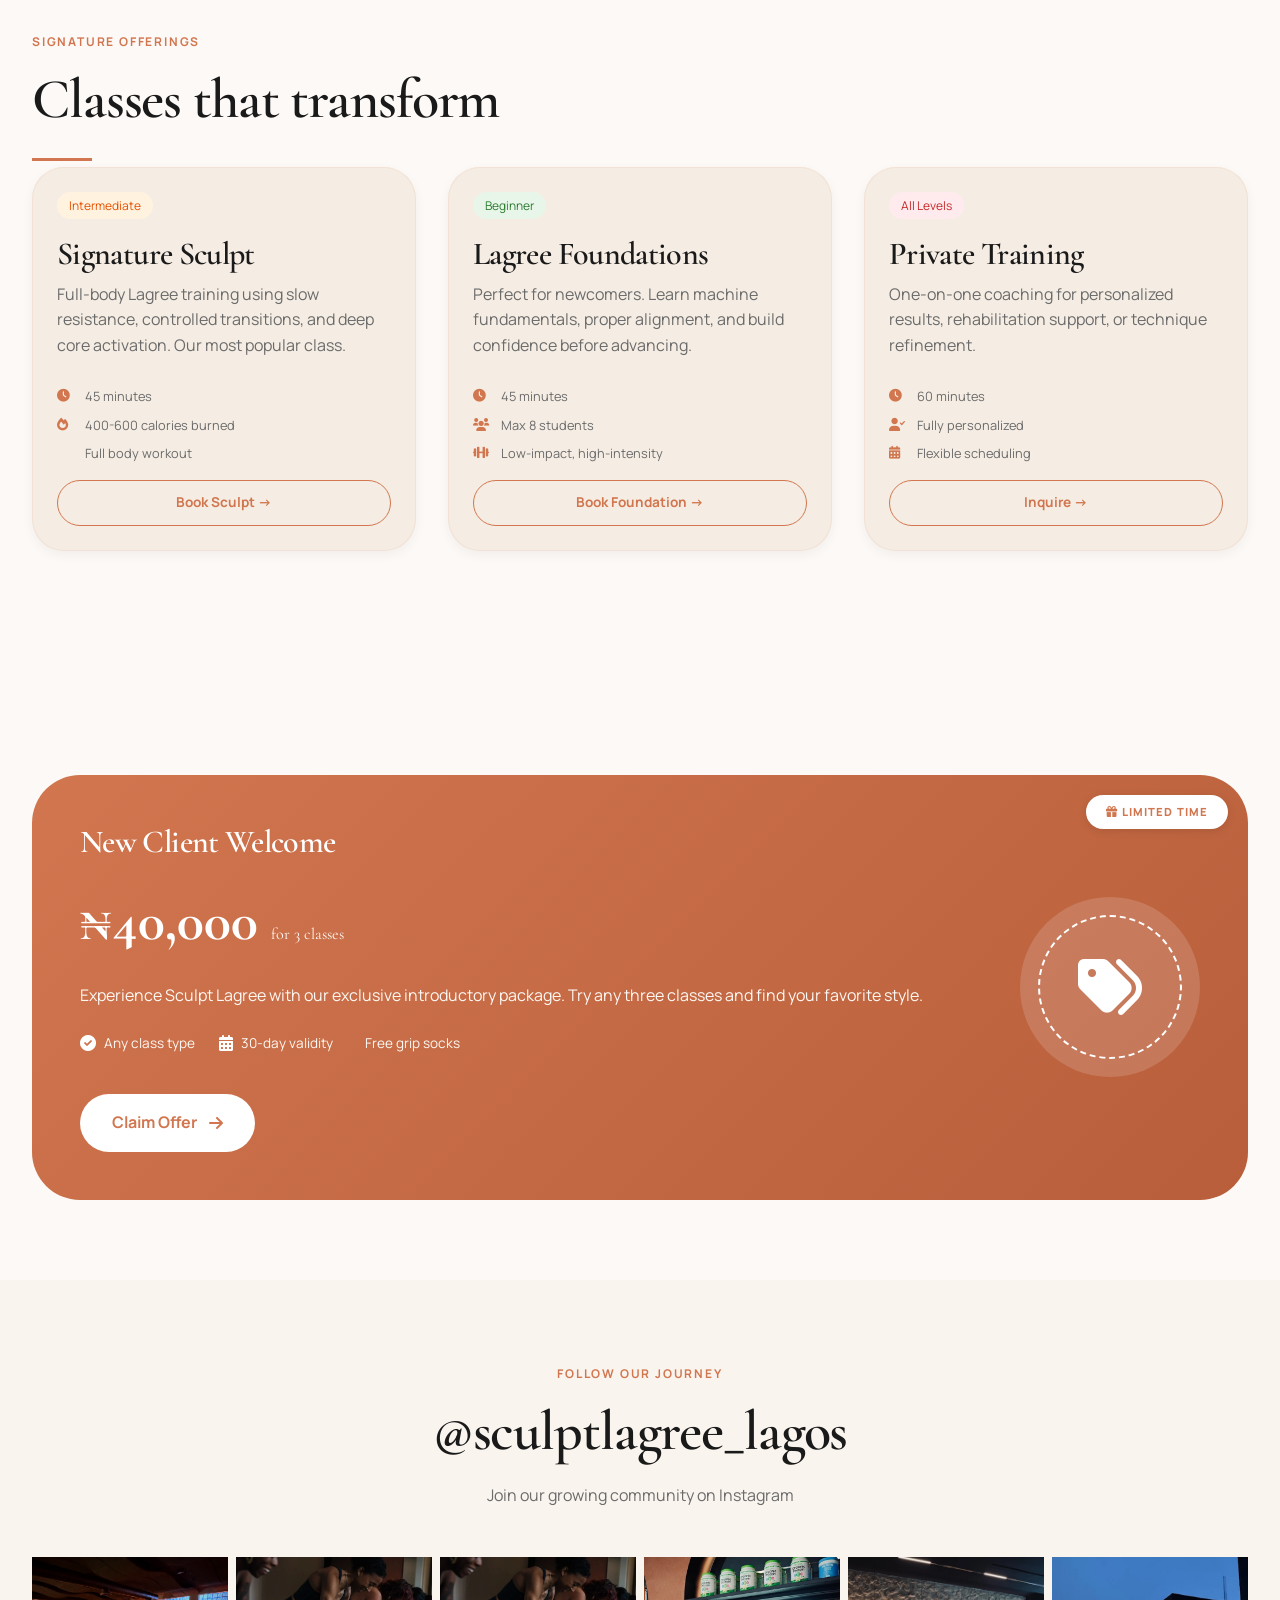
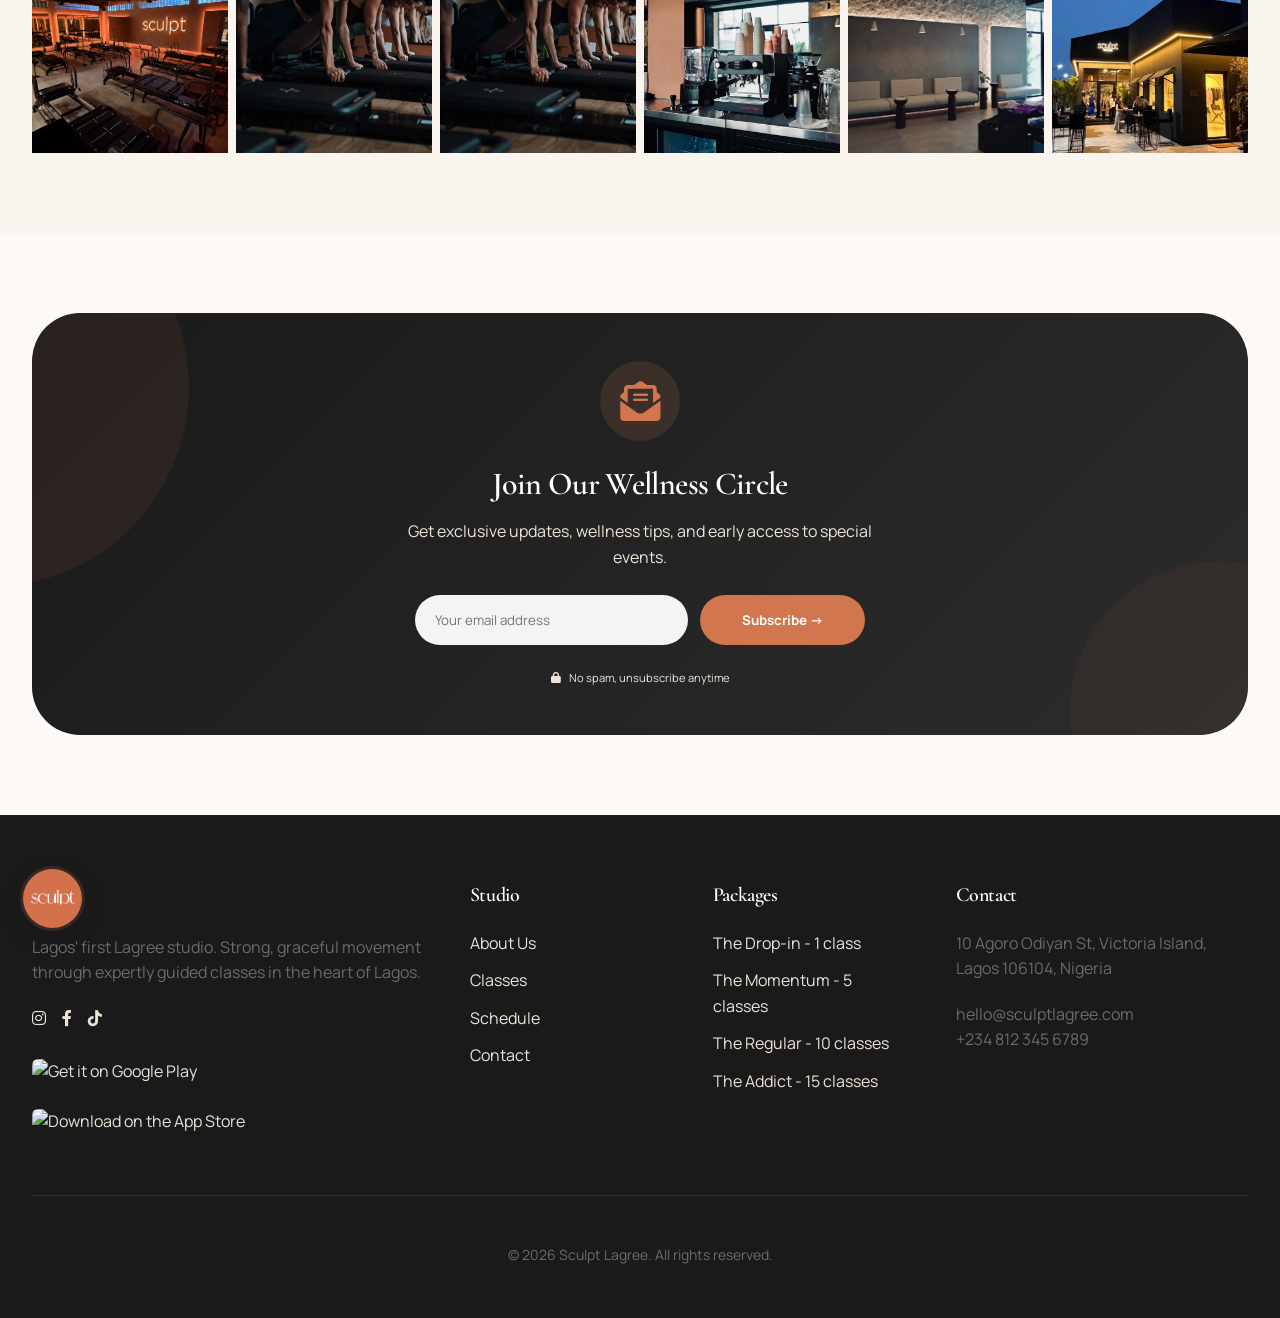
==== commit 48f9acfa: "changed programs with package in the footer" ====
--- a/index.html
+++ b/index.html
@@ -66,7 +66,7 @@
       }
 
       .hero-image::before {
-        content: '';
+        content: "";
         position: absolute;
         top: 0;
         left: 0;
@@ -127,7 +127,7 @@
       }
 
       .category-title:after {
-        content: '';
+        content: "";
         position: absolute;
         bottom: -10px;
         left: 0;
@@ -272,7 +272,7 @@
       }
 
       .offer-card::before {
-        content: '';
+        content: "";
         position: absolute;
         top: -50%;
         right: -30%;
@@ -284,7 +284,7 @@
       }
 
       .offer-card::after {
-        content: '';
+        content: "";
         position: absolute;
         bottom: -30%;
         left: -20%;
@@ -330,7 +330,7 @@
         font-size: 3.5rem;
         font-weight: 800;
         color: var(--white);
-        font-family: 'Cormorant Garamond', serif;
+        font-family: "Cormorant Garamond", serif;
         margin: 1rem 0;
       }
 
@@ -377,7 +377,7 @@
       }
 
       .offer-circle:before {
-        content: '';
+        content: "";
         position: absolute;
         width: 140px;
         height: 140px;
@@ -442,7 +442,7 @@
       }
 
       .newsletter-card::before {
-        content: '';
+        content: "";
         position: absolute;
         top: -30%;
         left: -20%;
@@ -454,7 +454,7 @@
       }
 
       .newsletter-card::after {
-        content: '';
+        content: "";
         position: absolute;
         bottom: -30%;
         right: -10%;
@@ -508,7 +508,7 @@
         padding: 1rem 1.25rem;
         border: none;
         border-radius: var(--radius-full);
-        font-family: 'Manrope', sans-serif;
+        font-family: "Manrope", sans-serif;
         background: rgba(255, 255, 255, 0.95);
         color: var(--deep-charcoal);
       }
@@ -529,7 +529,7 @@
         font-weight: 700;
         cursor: pointer;
         transition: all 0.3s ease;
-        font-family: 'Manrope', sans-serif;
+        font-family: "Manrope", sans-serif;
       }
 
       .newsletter-form-inline button:hover {
@@ -939,31 +939,23 @@
               </div>
             </div>
             <p>
-              First certified Lagree studio in Nigeria. Strong, graceful
-              movement through expertly guided classes
+              Lagos' first Lagree studio. Strong, graceful movement through
+              expertly guided classes in the heart of Lagos.
             </p>
             <div class="footer-social">
-              <a href="https://www.instagram.com/sculptlagree_lagos/"
-                ><i class="fab fa-instagram"></i
-              ></a>
+              <a href="https://www.instagram.com/sculptlagree_lagos/"><i class="fab fa-instagram"></i></a>
               <a href="#"><i class="fab fa-facebook-f"></i></a>
               <a href="#"><i class="fab fa-tiktok"></i></a>
             </div>
             <!-- App Store Badges -->
             <div class="app-store-badges">
-              <a
-                href="https://play.google.com/store/apps/details?id=com.codefish.in.sclptlgr&pcampaignid=web_share&fbclid=PAZXh0bgNhZW0CMTEAc3J0YwZhcHBfaWQMMjU2MjgxMDQwNTU4AAGnKv7ShP7JTuomY-WlWxz1PAT8JYKCdpzeErcmR8xlE3sVTo6C9UpoGKAc6Xo_aem_-F4PRH6afx_EER5uzhawuA"
-                target="_blank"
-              >
+              <a href="#" target="_blank">
                 <img
                   src="https://upload.wikimedia.org/wikipedia/commons/7/78/Google_Play_Store_badge_EN.svg"
                   alt="Get it on Google Play"
                 />
               </a>
-              <a
-                href="https://apps.apple.com/lb/app/sculpt/id6761377670"
-                target="_blank"
-              >
+              <a href="#" target="_blank">
                 <img
                   src="https://upload.wikimedia.org/wikipedia/commons/3/3c/Download_on_the_App_Store_Badge.svg"
                   alt="Download on the App Store"
@@ -976,23 +968,21 @@
             <a href="about.html">About Us</a>
             <a href="classes.html">Classes</a>
             <a href="schedule.html">Schedule</a>
-            <a href="pricing.html">Packages</a>
-            <a href="team.html">Our Team</a>
             <a href="contact.html">Contact</a>
           </div>
           <div>
-            <h4>Programs</h4>
-            <a href="classes.html">Signature Sculpt</a>
-            <a href="classes.html">Beginner Foundations</a>
-            <a href="classes.html">Private Sessions</a>
-            <a href="pricing.html">Pricing</a>
+            <h4>Packages</h4>
+            <a href="package.html#class-packages">The Drop-in - 1 class</a>
+            <a href="package.html#class-packages">The Momentum - 5 classes</a>
+            <a href="package.html#class-packages">The Regular - 10 classes</a>
+            <a href="package.html#class-packages">The Addict - 15 classes</a>
           </div>
           <div>
             <h4>Contact</h4>
             <p>
               10 Agoro Odiyan St, Victoria Island,<br />Lagos 106104, Nigeria
             </p>
-            <p>info@sculptlagree.ng<br />+234 812 345 6789</p>
+            <p>hello@sculptlagree.com<br />+234 812 345 6789</p>
           </div>
         </div>
         <div class="copyright">
@@ -1005,16 +995,16 @@
     <script>
       // Mobile menu toggle
       function toggleMenu() {
-        document.getElementById('nav').classList.toggle('active');
+        document.getElementById("nav").classList.toggle("active");
       }
 
       // Newsletter submission
       document
-        .getElementById('newsletterForm')
-        ?.addEventListener('submit', function (e) {
+        .getElementById("newsletterForm")
+        ?.addEventListener("submit", function (e) {
           e.preventDefault();
           alert(
-            'Thank you for subscribing! Check your email for wellness tips.',
+            "Thank you for subscribing! Check your email for wellness tips.",
           );
           this.reset();
         });
@@ -1025,14 +1015,14 @@
       var Tawk_API = Tawk_API || {},
         Tawk_LoadStart = new Date();
       (function () {
-        var s1 = document.createElement('script'),
-          s0 = document.getElementsByTagName('script')[0];
+        var s1 = document.createElement("script"),
+          s0 = document.getElementsByTagName("script")[0];
         s1.async = true;
-        s1.src = 'https://embed.tawk.to/6a3513702fa5b31d456f8768/1jrfl7tle';
-        s1.charset = 'UTF-8';
-        s1.setAttribute('crossorigin', '*');
+        s1.src = "https://embed.tawk.to/6a3513702fa5b31d456f8768/1jrfl7tle";
+        s1.charset = "UTF-8";
+        s1.setAttribute("crossorigin", "*");
         s0.parentNode.insertBefore(s1, s0);
       })();
     </script>
   </body>
-</html>
+</html>
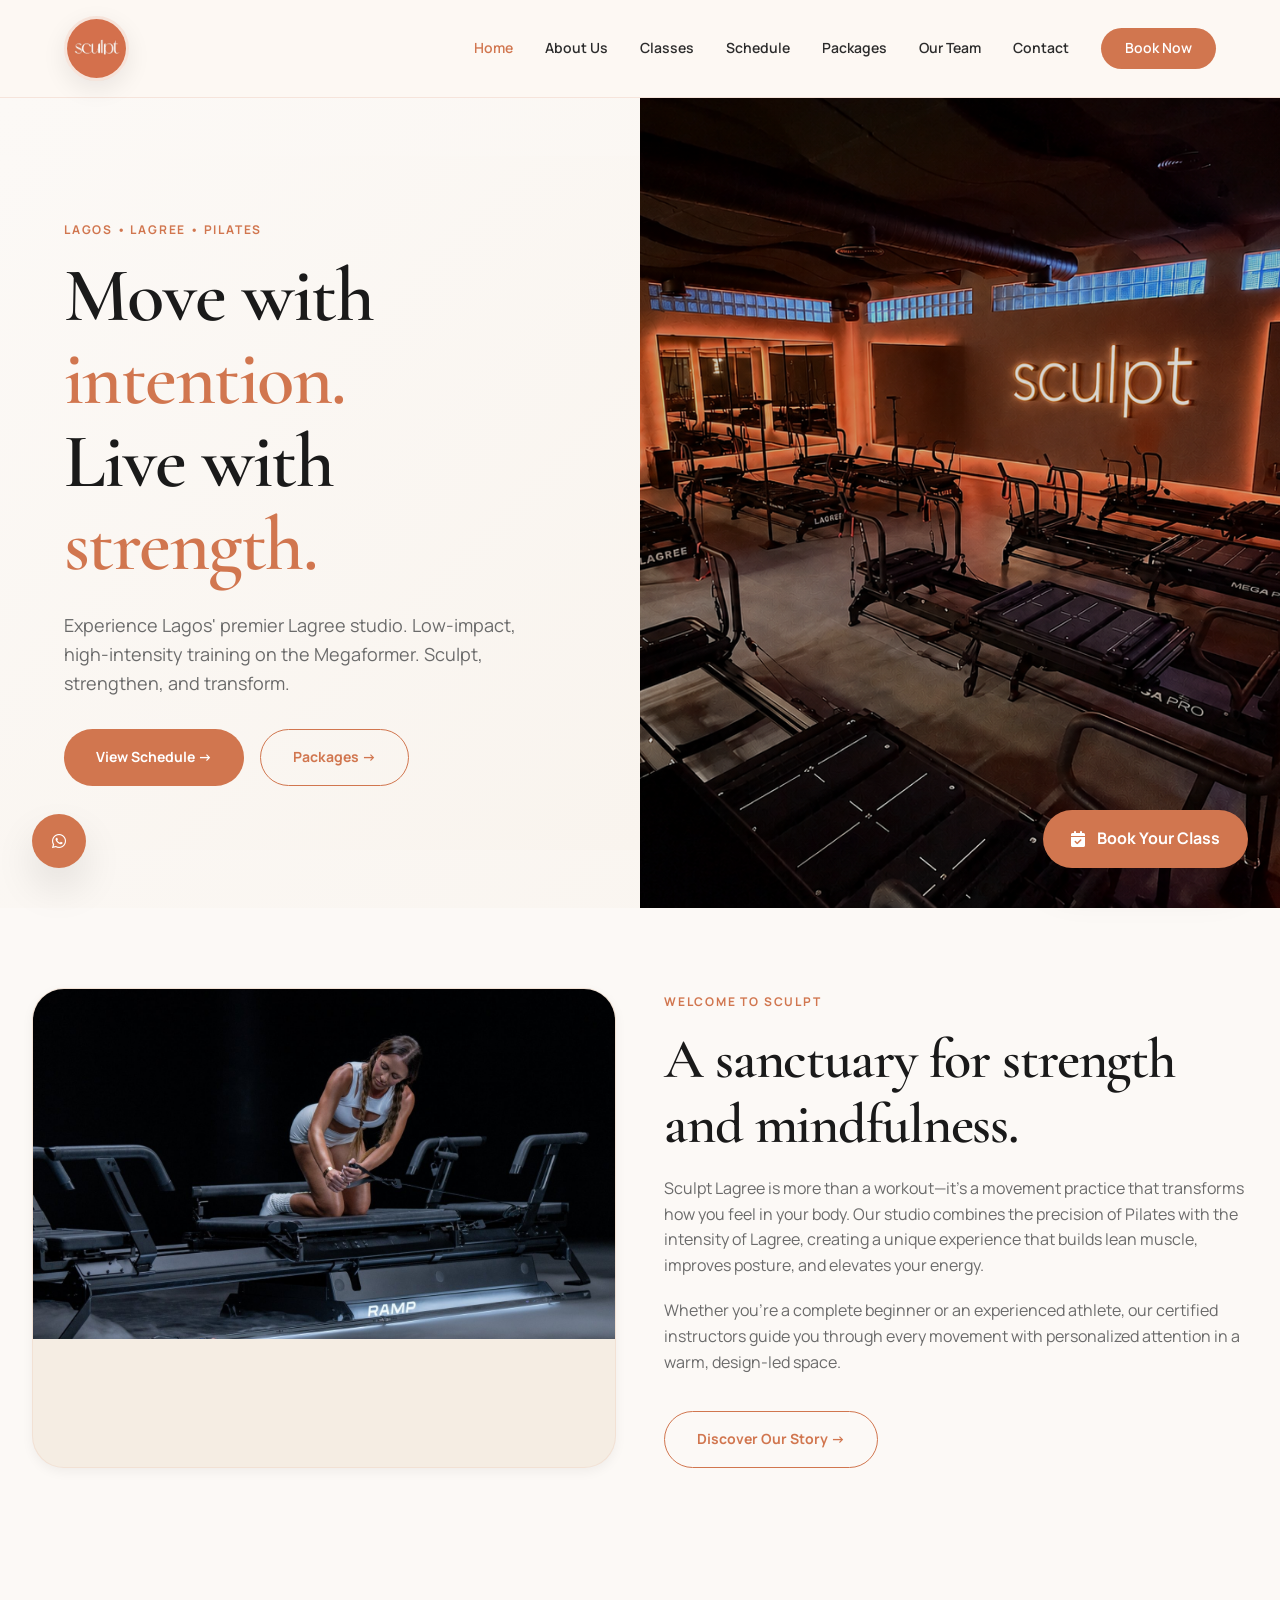
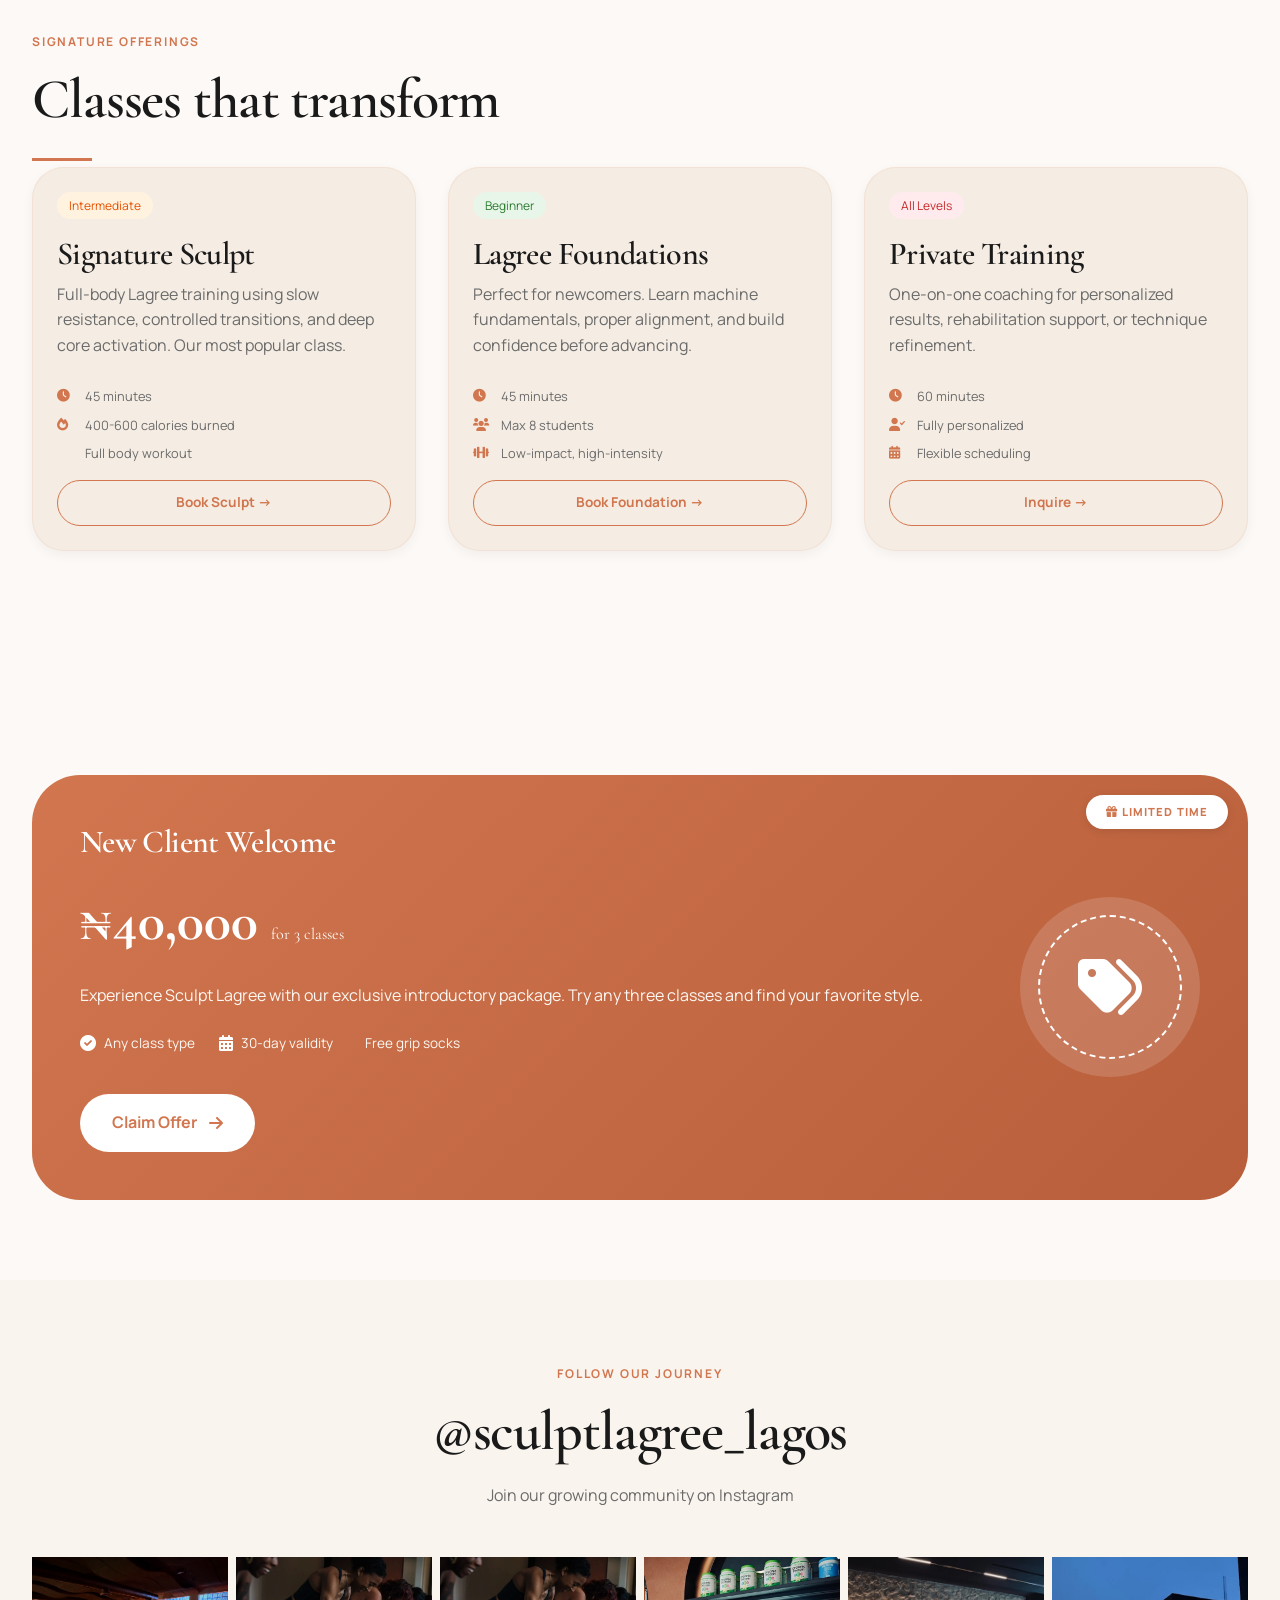
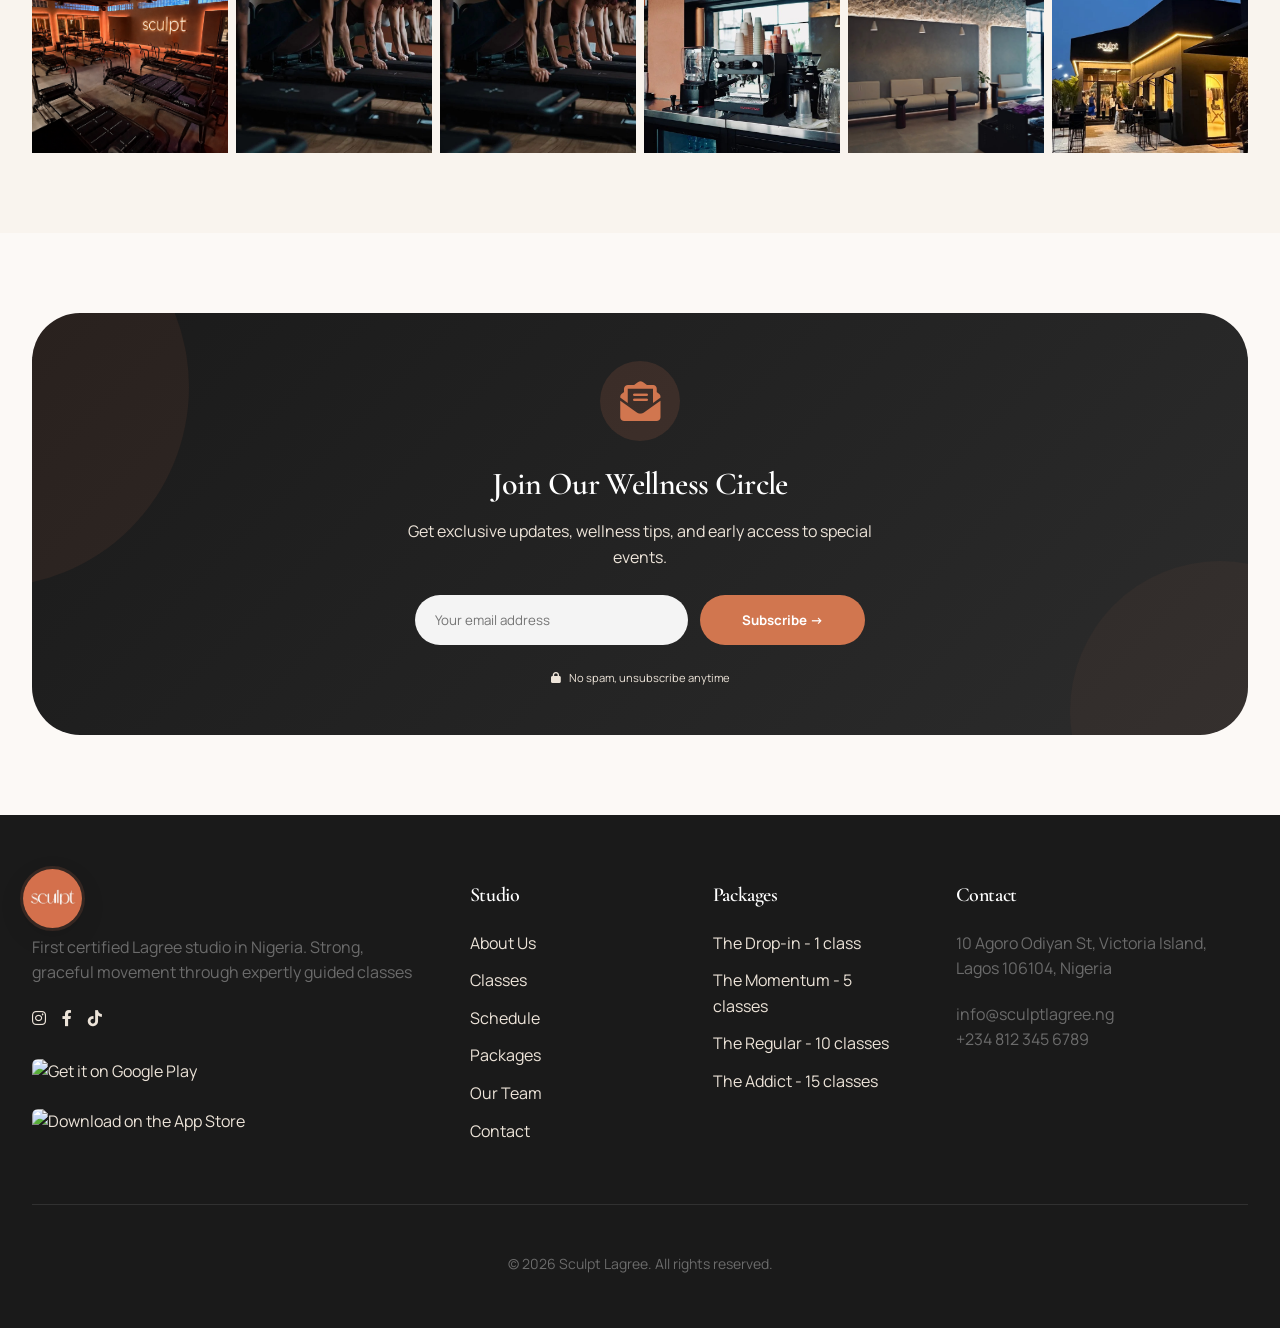
==== commit 99409d86: "Merge branch 'update-page-contents' into main" ====
--- a/index.html
+++ b/index.html
@@ -66,7 +66,7 @@
       }
 
       .hero-image::before {
-        content: "";
+        content: '';
         position: absolute;
         top: 0;
         left: 0;
@@ -127,7 +127,7 @@
       }
 
       .category-title:after {
-        content: "";
+        content: '';
         position: absolute;
         bottom: -10px;
         left: 0;
@@ -272,7 +272,7 @@
       }
 
       .offer-card::before {
-        content: "";
+        content: '';
         position: absolute;
         top: -50%;
         right: -30%;
@@ -284,7 +284,7 @@
       }
 
       .offer-card::after {
-        content: "";
+        content: '';
         position: absolute;
         bottom: -30%;
         left: -20%;
@@ -330,7 +330,7 @@
         font-size: 3.5rem;
         font-weight: 800;
         color: var(--white);
-        font-family: "Cormorant Garamond", serif;
+        font-family: 'Cormorant Garamond', serif;
         margin: 1rem 0;
       }
 
@@ -377,7 +377,7 @@
       }
 
       .offer-circle:before {
-        content: "";
+        content: '';
         position: absolute;
         width: 140px;
         height: 140px;
@@ -442,7 +442,7 @@
       }
 
       .newsletter-card::before {
-        content: "";
+        content: '';
         position: absolute;
         top: -30%;
         left: -20%;
@@ -454,7 +454,7 @@
       }
 
       .newsletter-card::after {
-        content: "";
+        content: '';
         position: absolute;
         bottom: -30%;
         right: -10%;
@@ -508,7 +508,7 @@
         padding: 1rem 1.25rem;
         border: none;
         border-radius: var(--radius-full);
-        font-family: "Manrope", sans-serif;
+        font-family: 'Manrope', sans-serif;
         background: rgba(255, 255, 255, 0.95);
         color: var(--deep-charcoal);
       }
@@ -529,7 +529,7 @@
         font-weight: 700;
         cursor: pointer;
         transition: all 0.3s ease;
-        font-family: "Manrope", sans-serif;
+        font-family: 'Manrope', sans-serif;
       }
 
       .newsletter-form-inline button:hover {
@@ -939,23 +939,31 @@
               </div>
             </div>
             <p>
-              Lagos' first Lagree studio. Strong, graceful movement through
-              expertly guided classes in the heart of Lagos.
+              First certified Lagree studio in Nigeria. Strong, graceful
+              movement through expertly guided classes
             </p>
             <div class="footer-social">
-              <a href="https://www.instagram.com/sculptlagree_lagos/"><i class="fab fa-instagram"></i></a>
+              <a href="https://www.instagram.com/sculptlagree_lagos/"
+                ><i class="fab fa-instagram"></i
+              ></a>
               <a href="#"><i class="fab fa-facebook-f"></i></a>
               <a href="#"><i class="fab fa-tiktok"></i></a>
             </div>
             <!-- App Store Badges -->
             <div class="app-store-badges">
-              <a href="#" target="_blank">
+              <a
+                href="https://play.google.com/store/apps/details?id=com.codefish.in.sclptlgr&pcampaignid=web_share&fbclid=PAZXh0bgNhZW0CMTEAc3J0YwZhcHBfaWQMMjU2MjgxMDQwNTU4AAGnKv7ShP7JTuomY-WlWxz1PAT8JYKCdpzeErcmR8xlE3sVTo6C9UpoGKAc6Xo_aem_-F4PRH6afx_EER5uzhawuA"
+                target="_blank"
+              >
                 <img
                   src="https://upload.wikimedia.org/wikipedia/commons/7/78/Google_Play_Store_badge_EN.svg"
                   alt="Get it on Google Play"
                 />
               </a>
-              <a href="#" target="_blank">
+              <a
+                href="https://apps.apple.com/lb/app/sculpt/id6761377670"
+                target="_blank"
+              >
                 <img
                   src="https://upload.wikimedia.org/wikipedia/commons/3/3c/Download_on_the_App_Store_Badge.svg"
                   alt="Download on the App Store"
@@ -968,6 +976,8 @@
             <a href="about.html">About Us</a>
             <a href="classes.html">Classes</a>
             <a href="schedule.html">Schedule</a>
+            <a href="pricing.html">Packages</a>
+            <a href="team.html">Our Team</a>
             <a href="contact.html">Contact</a>
           </div>
           <div>
@@ -982,7 +992,7 @@
             <p>
               10 Agoro Odiyan St, Victoria Island,<br />Lagos 106104, Nigeria
             </p>
-            <p>hello@sculptlagree.com<br />+234 812 345 6789</p>
+            <p>info@sculptlagree.ng<br />+234 812 345 6789</p>
           </div>
         </div>
         <div class="copyright">
@@ -995,16 +1005,16 @@
     <script>
       // Mobile menu toggle
       function toggleMenu() {
-        document.getElementById("nav").classList.toggle("active");
+        document.getElementById('nav').classList.toggle('active');
       }
 
       // Newsletter submission
       document
-        .getElementById("newsletterForm")
-        ?.addEventListener("submit", function (e) {
+        .getElementById('newsletterForm')
+        ?.addEventListener('submit', function (e) {
           e.preventDefault();
           alert(
-            "Thank you for subscribing! Check your email for wellness tips.",
+            'Thank you for subscribing! Check your email for wellness tips.',
           );
           this.reset();
         });
@@ -1015,14 +1025,14 @@
       var Tawk_API = Tawk_API || {},
         Tawk_LoadStart = new Date();
       (function () {
-        var s1 = document.createElement("script"),
-          s0 = document.getElementsByTagName("script")[0];
+        var s1 = document.createElement('script'),
+          s0 = document.getElementsByTagName('script')[0];
         s1.async = true;
-        s1.src = "https://embed.tawk.to/6a3513702fa5b31d456f8768/1jrfl7tle";
-        s1.charset = "UTF-8";
-        s1.setAttribute("crossorigin", "*");
+        s1.src = 'https://embed.tawk.to/6a3513702fa5b31d456f8768/1jrfl7tle';
+        s1.charset = 'UTF-8';
+        s1.setAttribute('crossorigin', '*');
         s0.parentNode.insertBefore(s1, s0);
       })();
     </script>
   </body>
-</html>+</html>
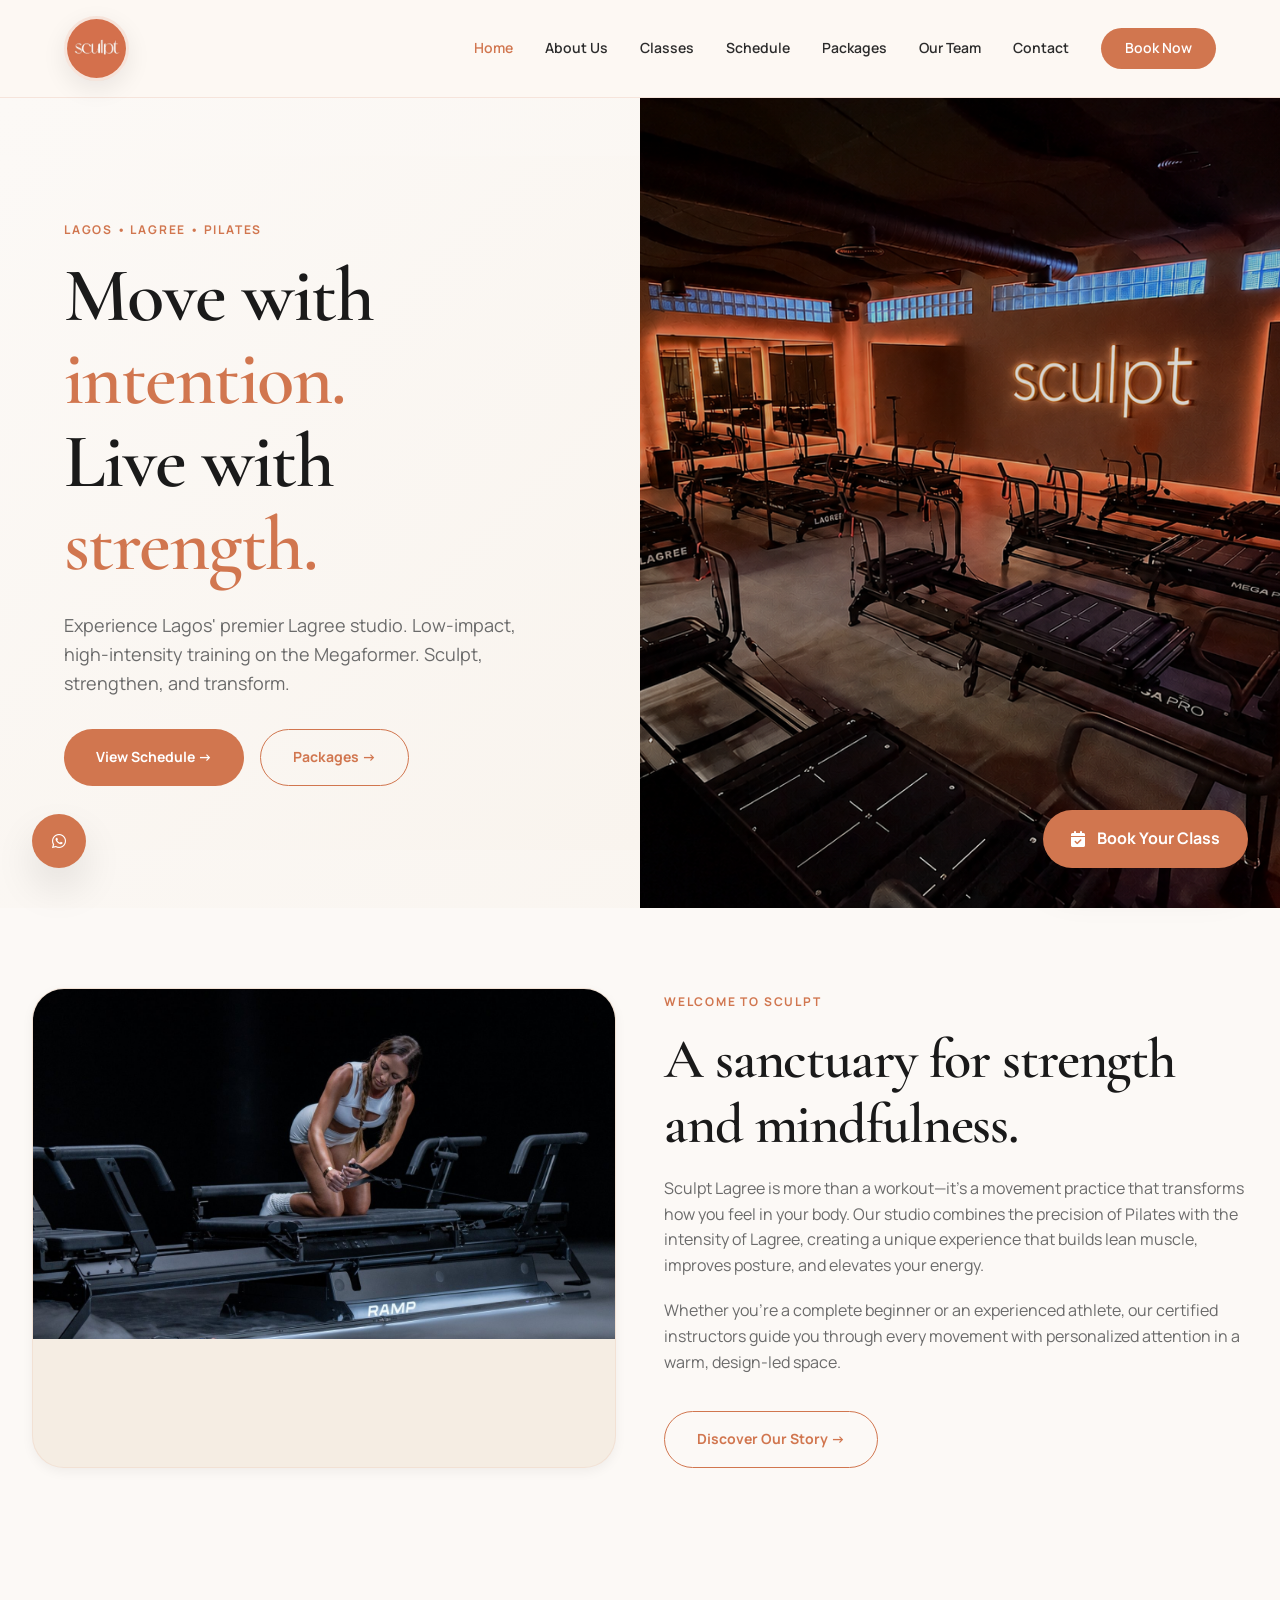
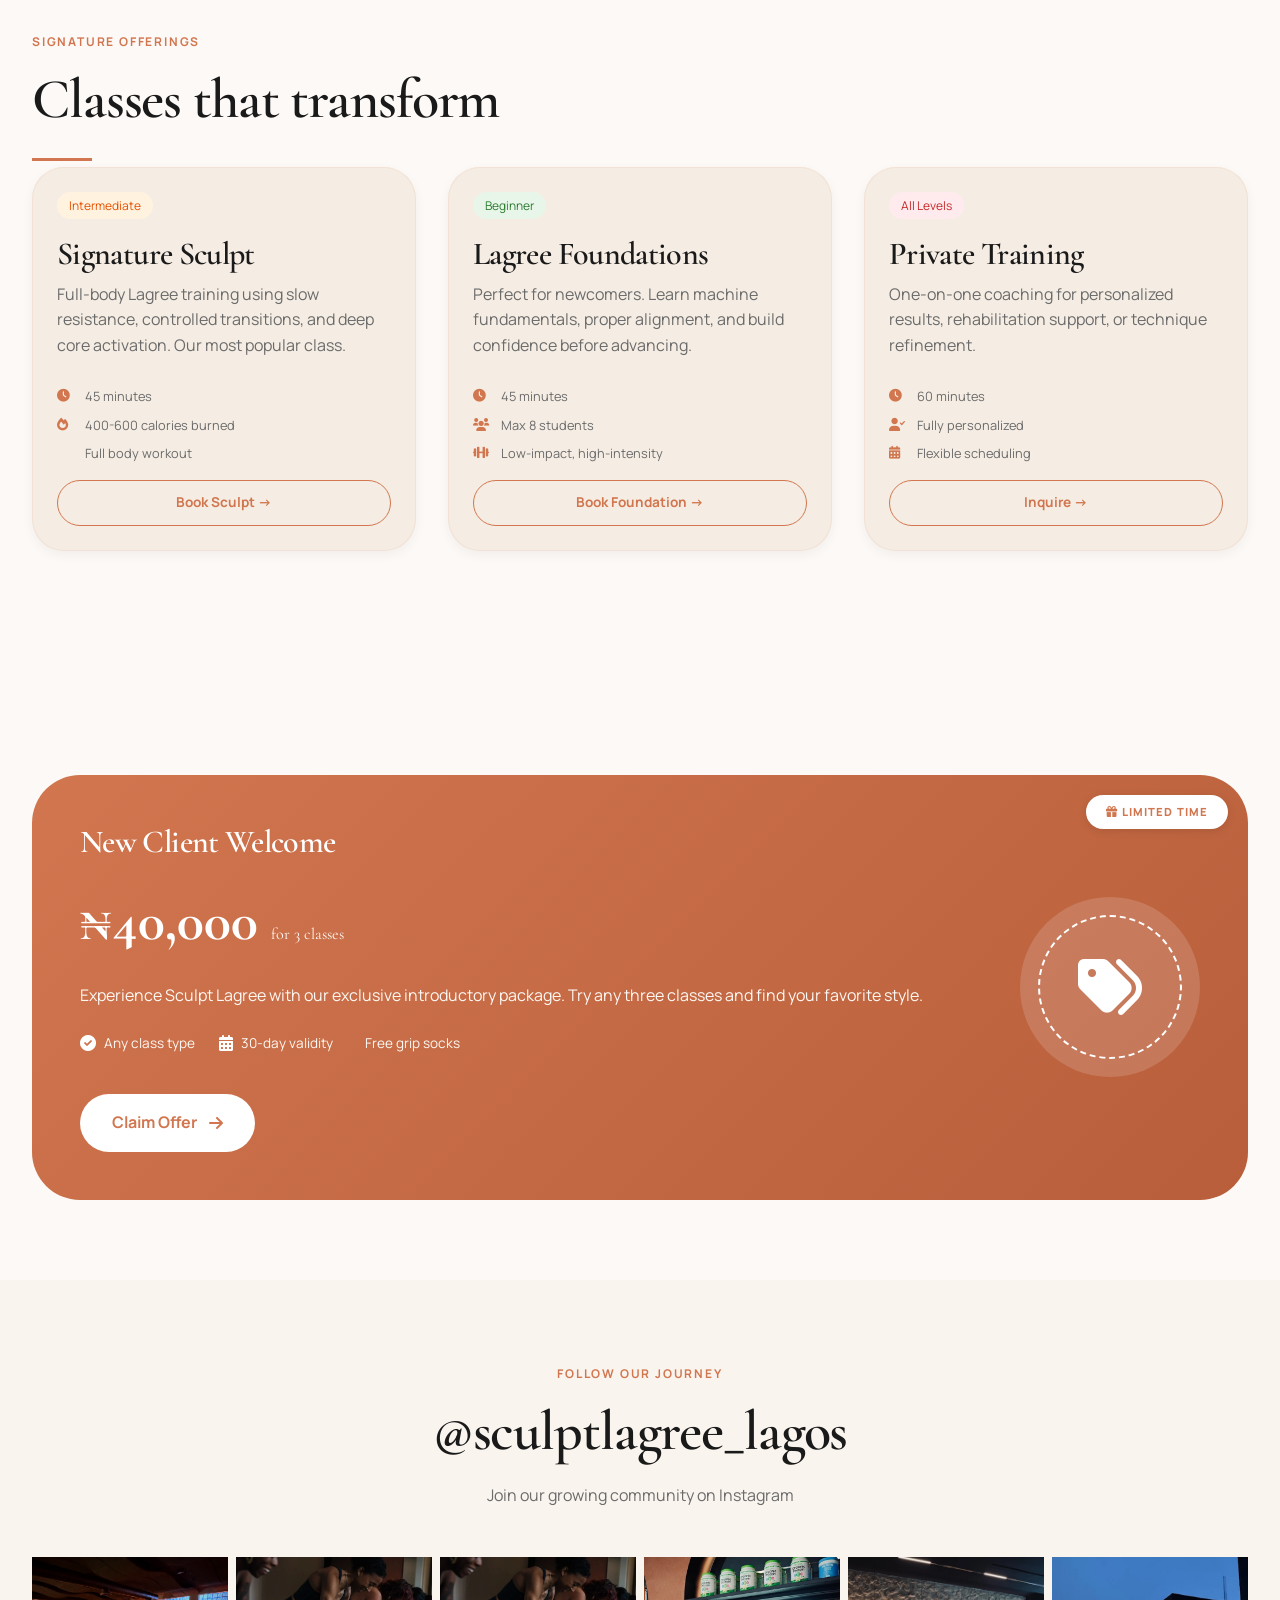
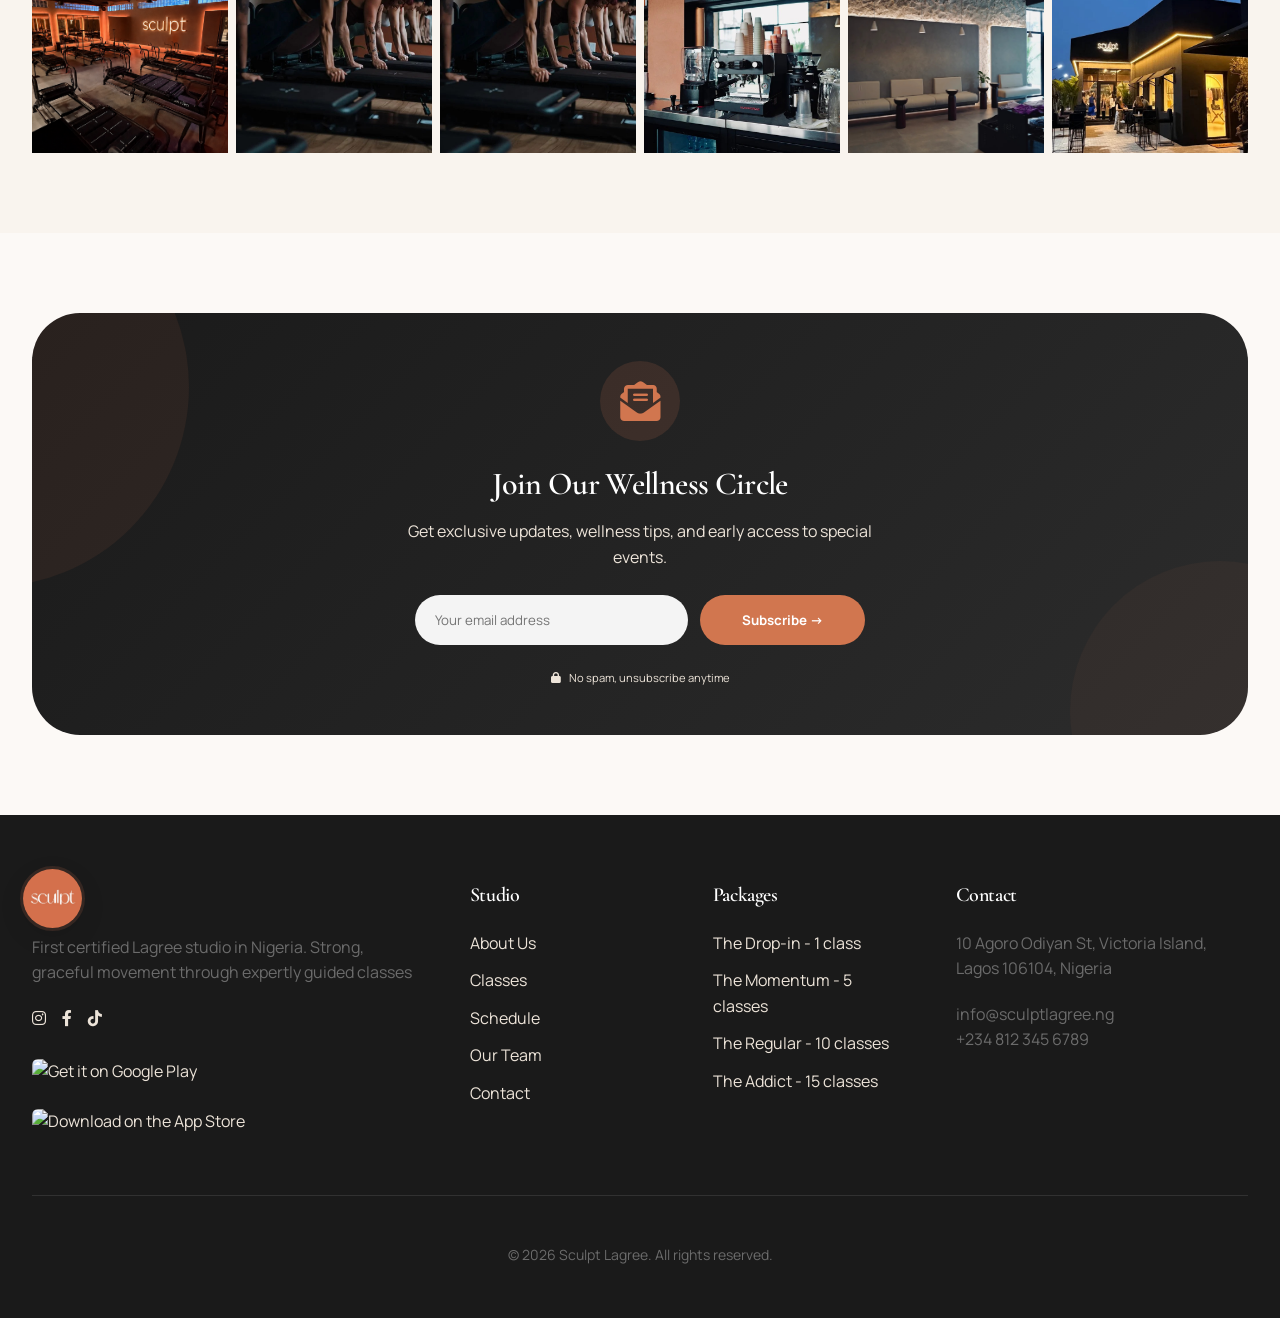
==== commit ae3ba69f: "retouch" ====
--- a/index.html
+++ b/index.html
@@ -976,7 +976,6 @@
             <a href="about.html">About Us</a>
             <a href="classes.html">Classes</a>
             <a href="schedule.html">Schedule</a>
-            <a href="pricing.html">Packages</a>
             <a href="team.html">Our Team</a>
             <a href="contact.html">Contact</a>
           </div>
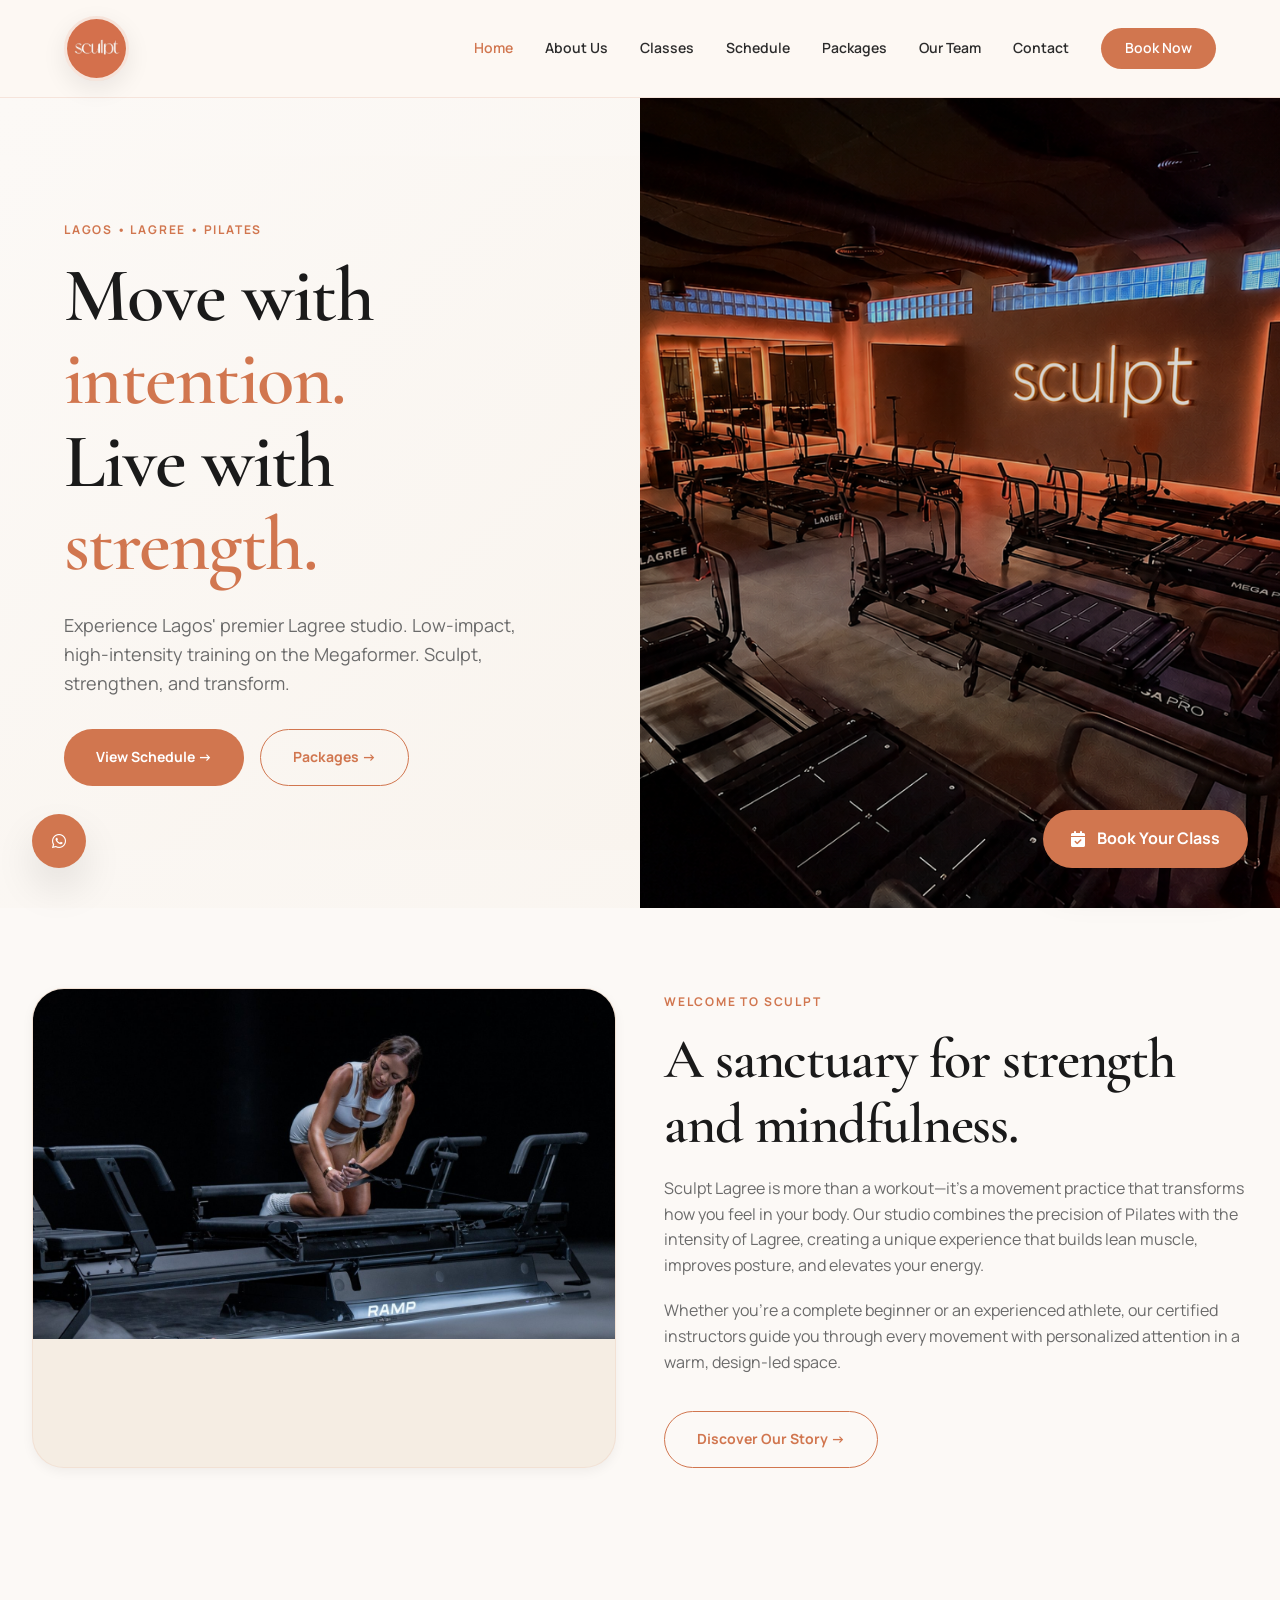
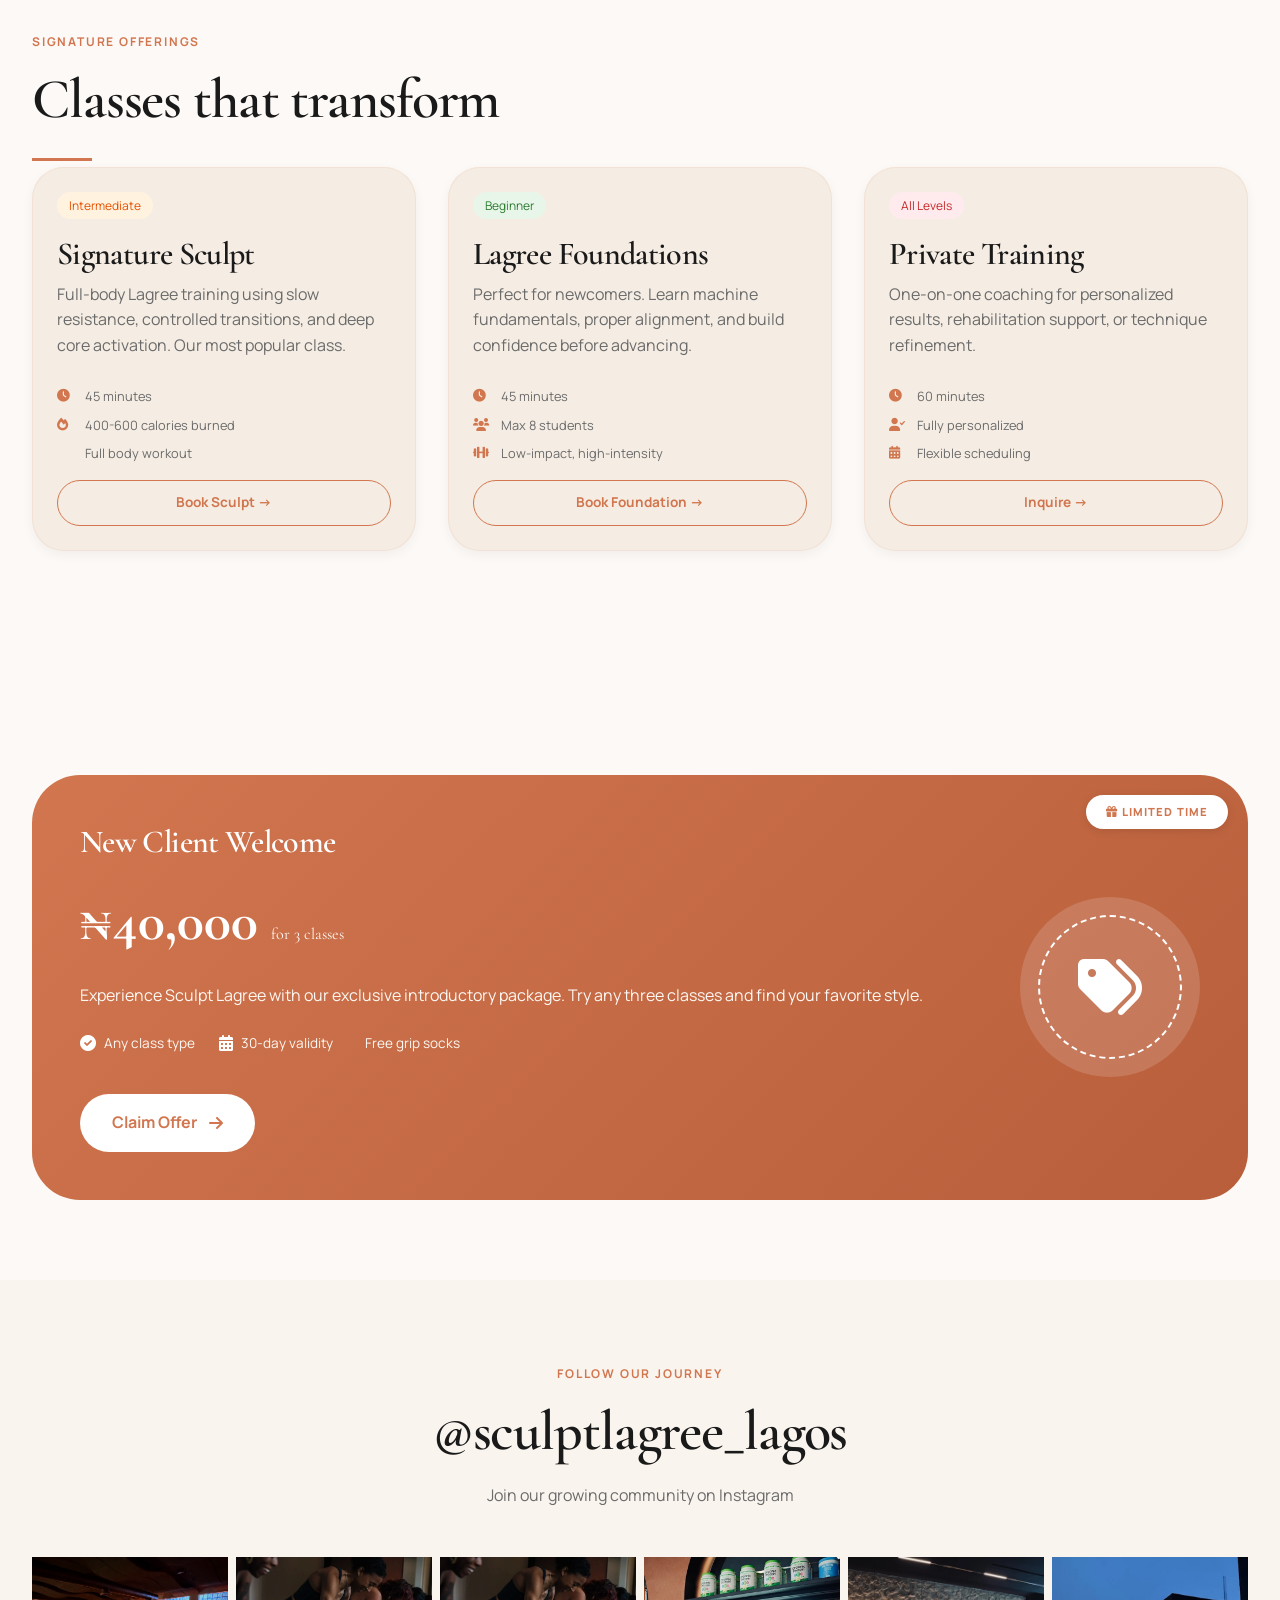
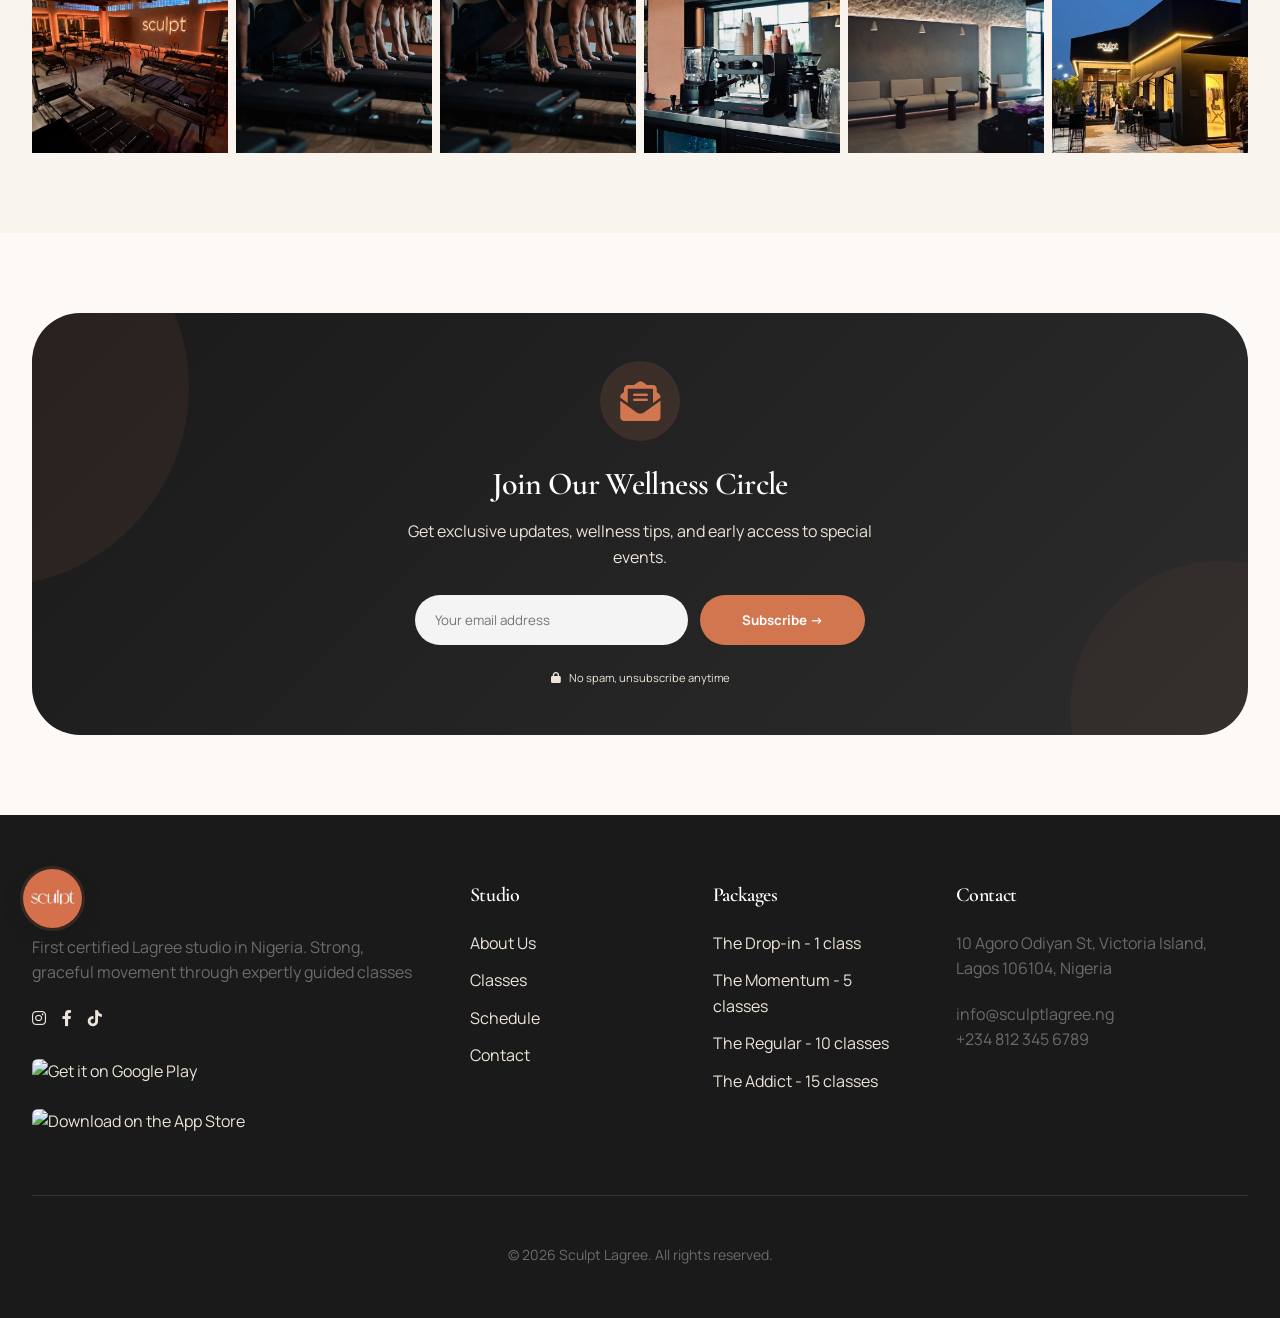
==== commit 2075bef6: "index page readjustment" ====
--- a/index.html
+++ b/index.html
@@ -976,7 +976,6 @@
             <a href="about.html">About Us</a>
             <a href="classes.html">Classes</a>
             <a href="schedule.html">Schedule</a>
-            <a href="team.html">Our Team</a>
             <a href="contact.html">Contact</a>
           </div>
           <div>
